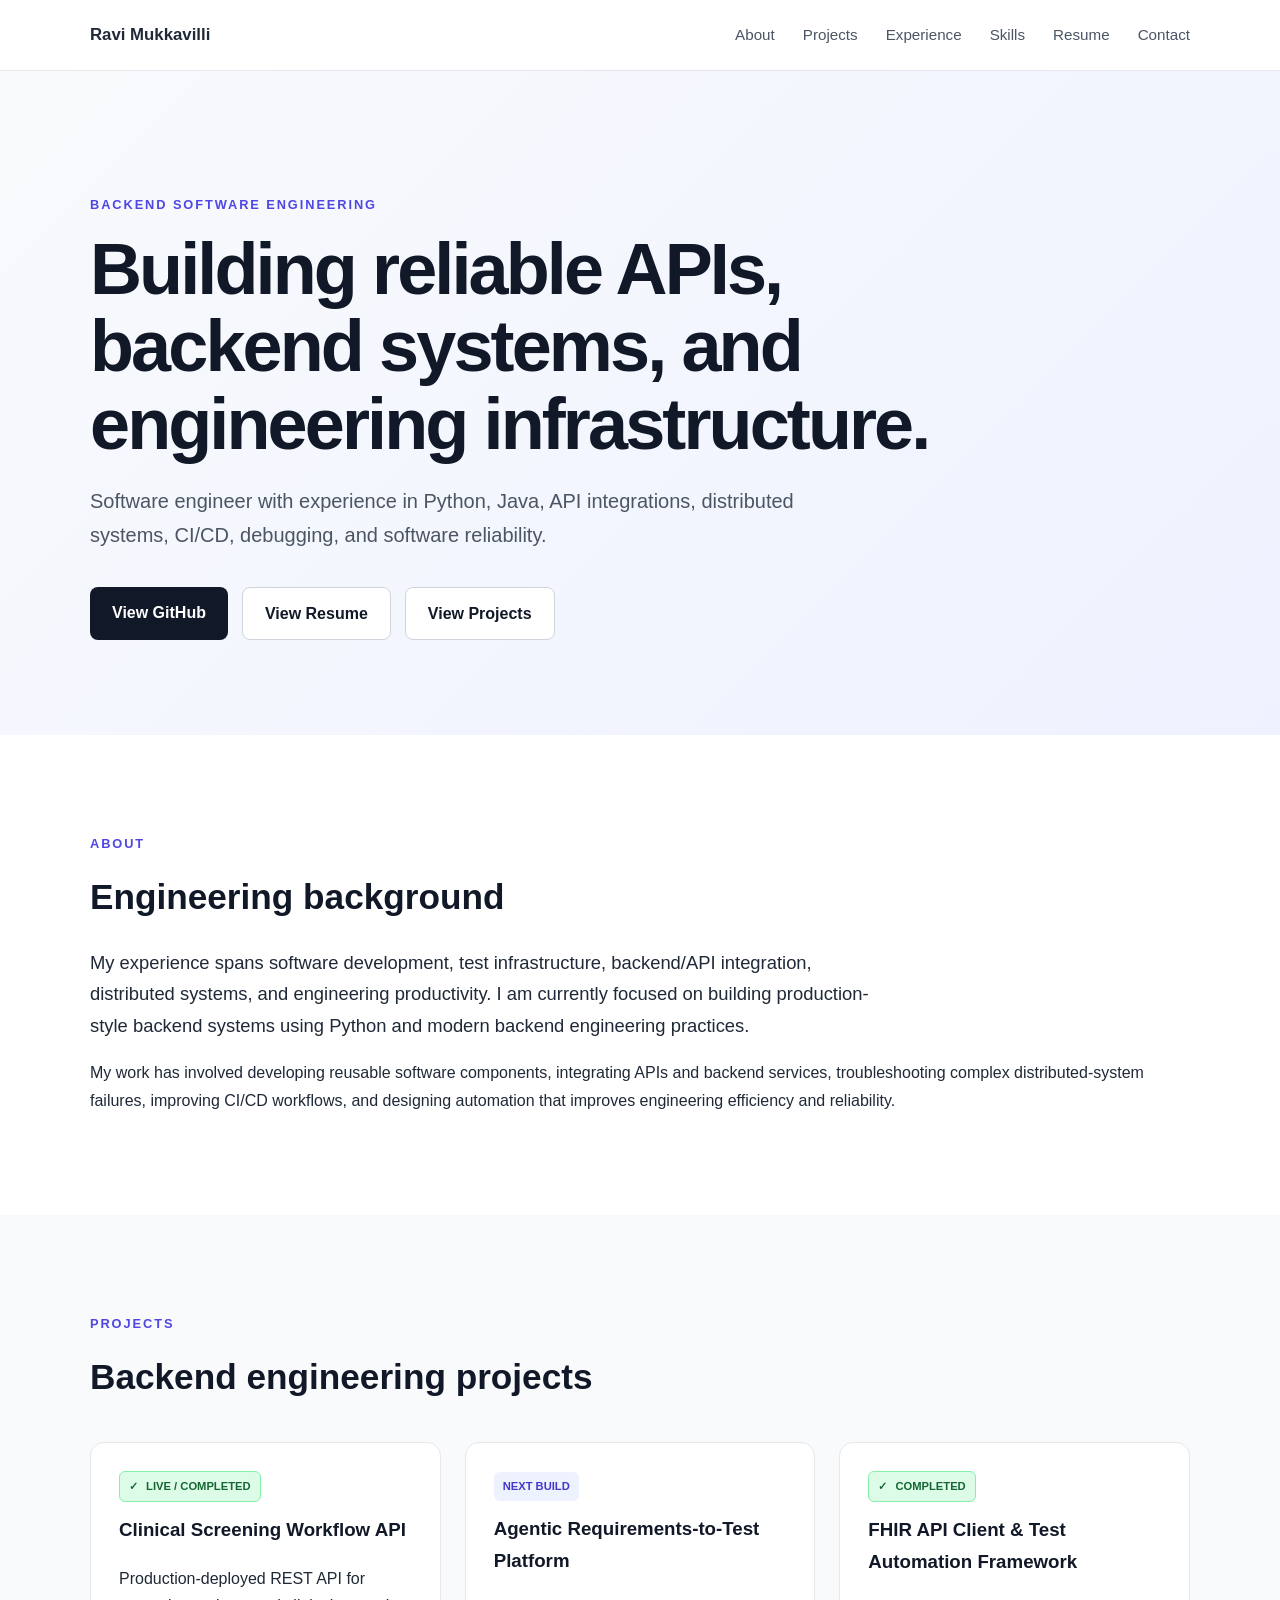
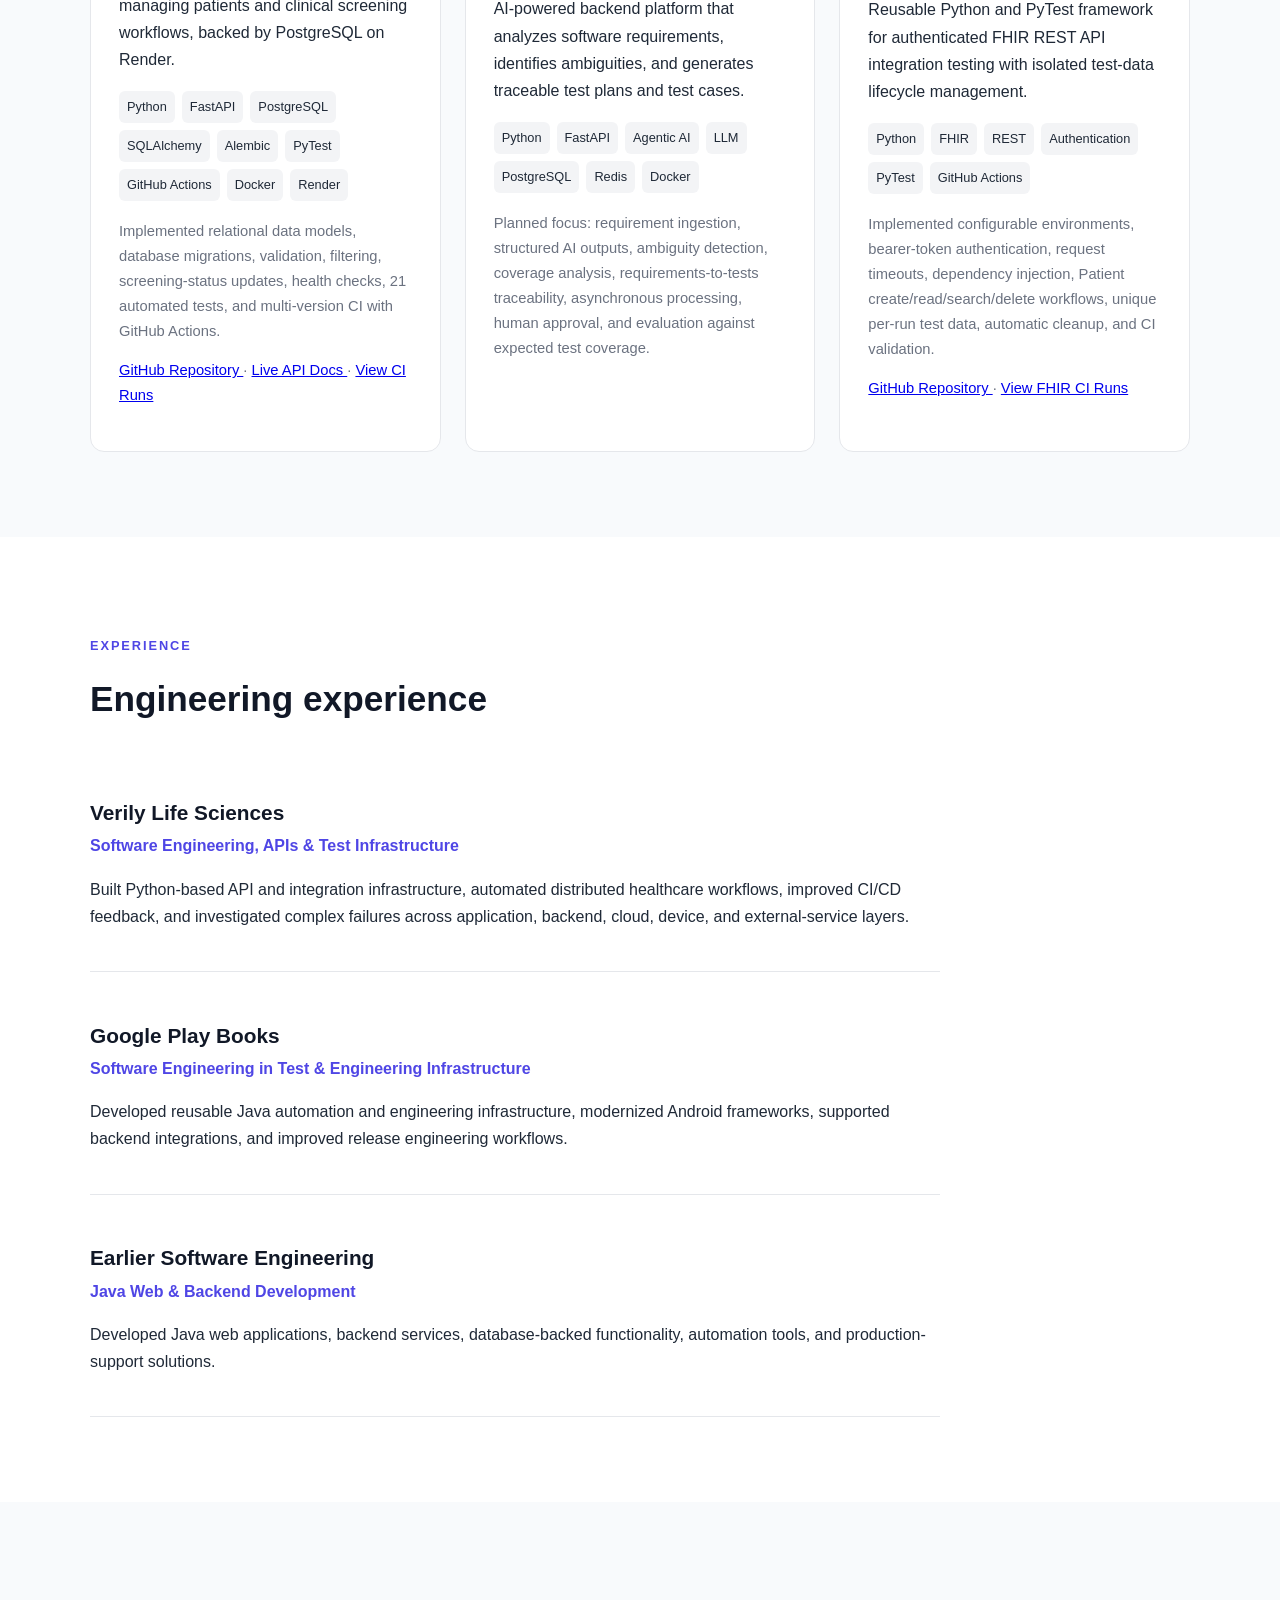
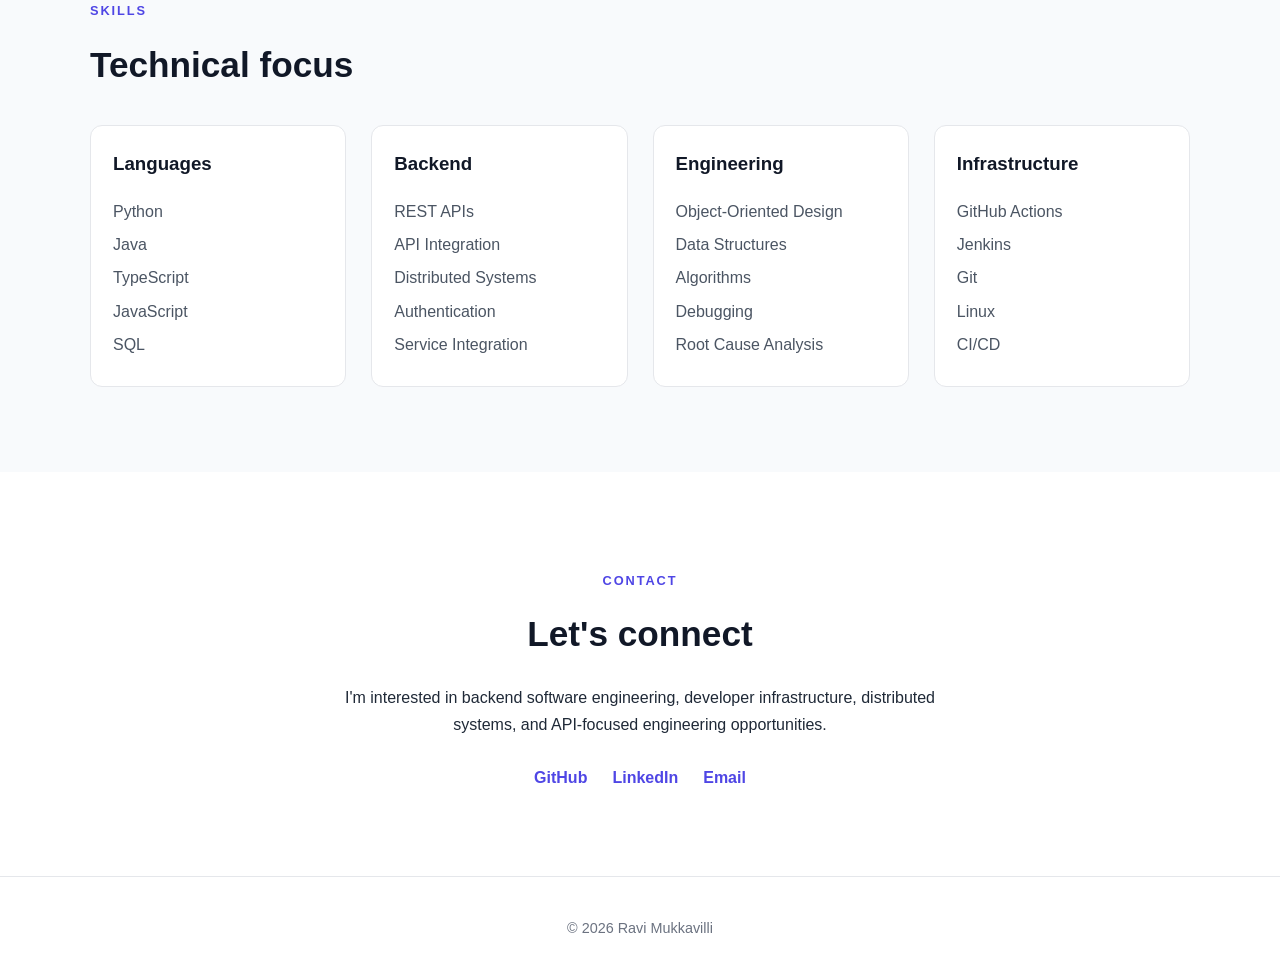
==== index.html @ c64fb968 "style guide" ====
<!DOCTYPE html>
<html lang="en">
<head>
    <meta charset="UTF-8">
    <meta name="viewport" content="width=device-width, initial-scale=1.0">

    <title>Ravi Mukkavilli | Backend Software Engineer</title>

    <meta
        name="description"
        content="Backend Software Engineer portfolio focused on Python, Java, APIs, distributed systems, databases, reliability, and cloud engineering."
    >

    <link rel="stylesheet" href="styles.css">
</head>

<body>

    <!-- Navigation -->
    <nav class="navbar">
        <div class="container nav-content">
            <div class="logo">Ravi Mukkavilli</div>

            <div class="nav-links">
                <a href="#about">About</a>
                <a href="#projects">Projects</a>
                <a href="#experience">Experience</a>
                <a href="#skills">Skills</a>
                <a href="Resume.html">Resume</a>
                <a href="#contact">Contact</a>
            </div>
        </div>
    </nav>


    <!-- Hero -->
    <header class="hero">
        <div class="container">

            <p class="eyebrow">BACKEND SOFTWARE ENGINEERING</p>

            <h1>
                Building reliable APIs,
                backend systems,
                and engineering infrastructure.
            </h1>

            <p class="hero-text">
                Software engineer with experience in Python, Java,
                API integrations, distributed systems, CI/CD,
                debugging, and software reliability.
            </p>

            <div class="hero-buttons">

                <a
                    class="button primary"
                    href="https://github.com/rmukkavilli"
                    target="_blank"
                    rel="noopener noreferrer"
                >
                    View GitHub
                </a>

                <a class="button secondary"
                        href="Resume.html">
                        View Resume
                </a>

                <a
                    class="button secondary"
                    href="#projects"
                >
                    View Projects
                </a>

            </div>

        </div>
    </header>


    <main>

        <!-- About -->
        <section id="about" class="section">
            <div class="container">

                <p class="section-label">ABOUT</p>
                <h2>Engineering background</h2>

                <p class="section-intro">
                    My experience spans software development,
                    test infrastructure, backend/API integration,
                    distributed systems, and engineering productivity.
                    I am currently focused on building production-style
                    backend systems using Python and modern backend
                    engineering practices.
                </p>

                <p>
                    My work has involved developing reusable software
                    components, integrating APIs and backend services,
                    troubleshooting complex distributed-system failures,
                    improving CI/CD workflows, and designing automation
                    that improves engineering efficiency and reliability.
                </p>

            </div>
        </section>


        <!-- Projects -->
        <section id="projects" class="section alternate">
            <div class="container">

                <p class="section-label">PROJECTS</p>
                <h2>Backend engineering projects</h2>

                <div class="project-grid">

                    <article class="project-card">

                        <div class="project-status completed">
                            LIVE / COMPLETED
                        </div>

                        <h3>Clinical Screening Workflow API</h3>

                        <p>
                            Production-deployed REST API for managing
                            patients and clinical screening workflows,
                            backed by PostgreSQL on Render.
                        </p>

                        <div class="tags">
                            <span>Python</span>
                            <span>FastAPI</span>
                            <span>PostgreSQL</span>
                            <span>SQLAlchemy</span>
                            <span>Alembic</span>
                            <span>PyTest</span>
                            <span>GitHub Actions</span>
                            <span>Docker</span>
                            <span>Render</span>
                        </div>

                        <p class="project-goal">
                           Implemented relational data models, database
                           migrations, validation, filtering, screening-status
                           updates, health checks, 21 automated tests, and
                           multi-version CI with GitHub Actions.
                        </p>

                        <p class="project-goal">
                            <a
                                href="https://github.com/rmukkavilli/clinical-screening-api"
                                target="_blank"
                                rel="noopener noreferrer"
                            >
                                GitHub Repository
                            </a>
                            &middot;
                            <a
                                href="https://backend-project-api-cswq.onrender.com/docs"
                                target="_blank"
                                rel="noopener noreferrer"
                            >
                                Live API Docs
                            </a>
                            &middot;
                            <a
                                href="https://github.com/rmukkavilli/clinical-screening-api/actions"
                                target="_blank"
                                rel="noopener noreferrer"
                            >
                                View CI Runs
                            </a>
                        </p>

                    </article>


                    <article class="project-card">

                        <div class="project-status">
                            NEXT BUILD
                        </div>

                        <h3>Agentic Requirements-to-Test Platform</h3>

                        <p>
                            AI-powered backend platform that analyzes software
                            requirements, identifies ambiguities, and generates
                            traceable test plans and test cases.
                        </p>

                        <div class="tags">
                            <span>Python</span>
                            <span>FastAPI</span>
                            <span>Agentic AI</span>
                            <span>LLM</span>
                            <span>PostgreSQL</span>
                            <span>Redis</span>
                            <span>Docker</span>
                        </div>

                        <p class="project-goal">
                            Planned focus: requirement ingestion, structured AI
                            outputs, ambiguity detection, coverage analysis,
                            requirements-to-tests traceability, asynchronous
                            processing, human approval, and evaluation against
                            expected test coverage.
                        </p>

                    </article>


                    <article class="project-card">

                      <div class="project-status completed">
                         COMPLETED
                      </div>

                        <h3>FHIR API Client &amp; Test Automation Framework</h3>

                        <p>
                            Reusable Python and PyTest framework for authenticated
                            FHIR REST API integration testing with isolated
                            test-data lifecycle management.
                        </p>

                        <div class="tags">
                            <span>Python</span>
                            <span>FHIR</span>
                            <span>REST</span>
                            <span>Authentication</span>
                            <span>PyTest</span>
                            <span>GitHub Actions</span>
                        </div>

                        <p class="project-goal">
                            Implemented configurable environments, bearer-token
                            authentication, request timeouts, dependency injection,
                            Patient create/read/search/delete workflows, unique
                            per-run test data, automatic cleanup, and CI validation.
                        </p>

                        <p class="project-goal">
                            <a
                                href="https://github.com/rmukkavilli/rmukkavilli/tree/main/pytest-fhir"
                                target="_blank"
                                rel="noopener noreferrer"
                            >
                                GitHub Repository
                            </a>

                            &middot;

                            <a
                                href="https://github.com/rmukkavilli/rmukkavilli/actions/workflows/workflow.yaml"
                                target="_blank"
                                rel="noopener noreferrer"
                            >
                                View FHIR CI Runs
                            </a>
                        </p>

                    </article>

                </div>

            </div>
        </section>


        <!-- Experience -->
        <section id="experience" class="section">
            <div class="container">

                <p class="section-label">EXPERIENCE</p>
                <h2>Engineering experience</h2>

                <div class="experience-item">

                    <h3>Verily Life Sciences</h3>
                    <p class="role">
                        Software Engineering, APIs & Test Infrastructure
                    </p>

                    <p>
                        Built Python-based API and integration
                        infrastructure, automated distributed healthcare
                        workflows, improved CI/CD feedback, and
                        investigated complex failures across application,
                        backend, cloud, device, and external-service layers.
                    </p>

                </div>


                <div class="experience-item">

                    <h3>Google Play Books</h3>
                    <p class="role">
                        Software Engineering in Test & Engineering Infrastructure
                    </p>

                    <p>
                        Developed reusable Java automation and engineering
                        infrastructure, modernized Android frameworks,
                        supported backend integrations, and improved
                        release engineering workflows.
                    </p>

                </div>


                <div class="experience-item">

                    <h3>Earlier Software Engineering</h3>
                    <p class="role">
                        Java Web & Backend Development
                    </p>

                    <p>
                        Developed Java web applications, backend services,
                        database-backed functionality, automation tools,
                        and production-support solutions.
                    </p>

                </div>

            </div>
        </section>


        <!-- Skills -->
        <section id="skills" class="section alternate">
            <div class="container">

                <p class="section-label">SKILLS</p>
                <h2>Technical focus</h2>

                <div class="skills-grid">

                    <div class="skill-group">
                        <h3>Languages</h3>
                        <p>Python</p>
                        <p>Java</p>
                        <p>TypeScript</p>
                        <p>JavaScript</p>
                        <p>SQL</p>
                    </div>

                    <div class="skill-group">
                        <h3>Backend</h3>
                        <p>REST APIs</p>
                        <p>API Integration</p>
                        <p>Distributed Systems</p>
                        <p>Authentication</p>
                        <p>Service Integration</p>
                    </div>

                    <div class="skill-group">
                        <h3>Engineering</h3>
                        <p>Object-Oriented Design</p>
                        <p>Data Structures</p>
                        <p>Algorithms</p>
                        <p>Debugging</p>
                        <p>Root Cause Analysis</p>
                    </div>

                    <div class="skill-group">
                        <h3>Infrastructure</h3>
                        <p>GitHub Actions</p>
                        <p>Jenkins</p>
                        <p>Git</p>
                        <p>Linux</p>
                        <p>CI/CD</p>
                    </div>

                </div>

            </div>
        </section>


        <!-- Contact -->
        <section id="contact" class="section contact-section">
            <div class="container">

                <p class="section-label">CONTACT</p>

                <h2>Let's connect</h2>

                <p>
                    I'm interested in backend software engineering,
                    developer infrastructure, distributed systems,
                    and API-focused engineering opportunities.
                </p>

                <div class="contact-links">

                    <a
                        href="https://github.com/rmukkavilli"
                        target="_blank"
                        rel="noopener noreferrer"
                    >
                        GitHub
                    </a>

                    <!-- Replace this with your LinkedIn URL -->
                    <a
                        href="https://www.linkedin.com/in/ravi-ramesh-mukkavilli-1392806a/"
                        target="_blank"
                        rel="noopener noreferrer"
                    >
                        LinkedIn
                    </a>

                    <!-- Replace this with your email -->
                    <a href="mailto:ravirameshm@gmail.com">Email</a>

                </div>

            </div>
        </section>

    </main>


    <footer>
        <div class="container">
            <p>
                © 2026 Ravi Mukkavilli
            </p>
        </div>
    </footer>

</body>
</html>
---- styles.css ----
/* ---------- Base ---------- */

* {
    box-sizing: border-box;
}

html {
    scroll-behavior: smooth;
}

body {
    margin: 0;
    font-family:
        Inter,
        -apple-system,
        BlinkMacSystemFont,
        "Segoe UI",
        sans-serif;

    background: #ffffff;
    color: #1f2937;
    line-height: 1.7;
}

.container {
    width: min(1100px, 90%);
    margin: 0 auto;
}


/* ---------- Navigation ---------- */

.navbar {
    background: #ffffff;
    border-bottom: 1px solid #e5e7eb;
    position: sticky;
    top: 0;
    z-index: 10;
}

.nav-content {
    display: flex;
    justify-content: space-between;
    align-items: center;
    min-height: 70px;
}

.logo {
    font-weight: 700;
    font-size: 1.05rem;
}

.nav-links {
    display: flex;
    gap: 28px;
}

.nav-links a {
    text-decoration: none;
    color: #4b5563;
    font-size: 0.95rem;
}

.nav-links a:hover {
    color: #111827;
}


/* ---------- Hero ---------- */

.hero {
    padding: 110px 0 95px;
    background:
        linear-gradient(
            135deg,
            #f8fafc 0%,
            #eef2ff 100%
        );
}

.eyebrow,
.section-label {
    font-size: 0.8rem;
    font-weight: 700;
    letter-spacing: 0.15em;
    text-transform: uppercase;
    color: #4f46e5;
}

.hero h1 {
    max-width: 850px;
    margin: 15px 0 20px;
    font-size: clamp(2.5rem, 6vw, 4.5rem);
    line-height: 1.08;
    letter-spacing: -0.04em;
    color: #111827;
}

.hero-text {
    max-width: 720px;
    font-size: 1.25rem;
    color: #4b5563;
}

.hero-buttons {
    display: flex;
    gap: 14px;
    margin-top: 35px;
}

.button {
    display: inline-block;
    padding: 12px 22px;
    border-radius: 8px;
    text-decoration: none;
    font-weight: 600;
}

.primary {
    background: #111827;
    color: #ffffff;
}

.secondary {
    border: 1px solid #d1d5db;
    color: #111827;
    background: #ffffff;
}


/* ---------- Sections ---------- */

.section {
    padding: 85px 0;
}

.alternate {
    background: #f8fafc;
}

.section h2 {
    margin: 8px 0 20px;
    font-size: 2.2rem;
    color: #111827;
}

.section-intro {
    max-width: 800px;
    font-size: 1.15rem;
}


/* ---------- Projects ---------- */

.project-grid {
    display: grid;
    grid-template-columns: repeat(3, 1fr);
    gap: 24px;
    margin-top: 35px;
}

.project-card {
    background: #ffffff;
    border: 1px solid #e5e7eb;
    border-radius: 14px;
    padding: 28px;
}

.project-card h3 {
    margin-top: 12px;
    color: #111827;
}

.project-status {
    display: inline-block;
    padding: 5px 9px;
    border-radius: 6px;
    background: #eef2ff;
    color: #4338ca;
    font-size: 0.7rem;
    font-weight: 700;
}

.project-status.completed {
    background: #dcfce7;
    color: #166534;
    border: 1px solid #86efac;
}

.project-status.completed::before {
    content: "✓";
    margin-right: 5px;
    font-weight: 800;
}

.tags {
    display: flex;
    flex-wrap: wrap;
    gap: 7px;
    margin: 18px 0;
}

.tags span {
    background: #f3f4f6;
    border-radius: 6px;
    padding: 5px 8px;
    font-size: 0.8rem;
}

.project-goal {
    color: #6b7280;
    font-size: 0.92rem;
}


/* ---------- Experience ---------- */

.experience-item {
    max-width: 850px;
    padding: 25px 0;
    border-bottom: 1px solid #e5e7eb;
}

.experience-item h3 {
    margin-bottom: 2px;
    font-size: 1.3rem;
    color: #111827;
}

.role {
    margin-top: 0;
    font-weight: 600;
    color: #4f46e5;
}


/* ---------- Skills ---------- */

.skills-grid {
    display: grid;
    grid-template-columns: repeat(4, 1fr);
    gap: 25px;
    margin-top: 30px;
}

.skill-group {
    background: #ffffff;
    border: 1px solid #e5e7eb;
    border-radius: 12px;
    padding: 22px;
}

.skill-group h3 {
    margin-top: 0;
    color: #111827;
}

.skill-group p {
    margin: 6px 0;
    color: #4b5563;
}


/* ---------- Contact ---------- */

.contact-section {
    text-align: center;
}

.contact-section p {
    max-width: 650px;
    margin-left: auto;
    margin-right: auto;
}

.contact-links {
    display: flex;
    justify-content: center;
    gap: 25px;
    margin-top: 25px;
}

.contact-links a {
    color: #4f46e5;
    text-decoration: none;
    font-weight: 600;
}


/* ---------- Footer ---------- */

footer {
    border-top: 1px solid #e5e7eb;
    padding: 25px 0;
    text-align: center;
    color: #6b7280;
    font-size: 0.9rem;
}


/* ---------- Mobile ---------- */

@media (max-width: 850px) {

    .nav-links {
        display: none;
    }

    .project-grid,
    .skills-grid {
        grid-template-columns: 1fr;
    }

    .hero {
        padding: 80px 0 70px;
    }

    .hero-buttons {
        flex-direction: column;
        align-items: flex-start;
    }
}
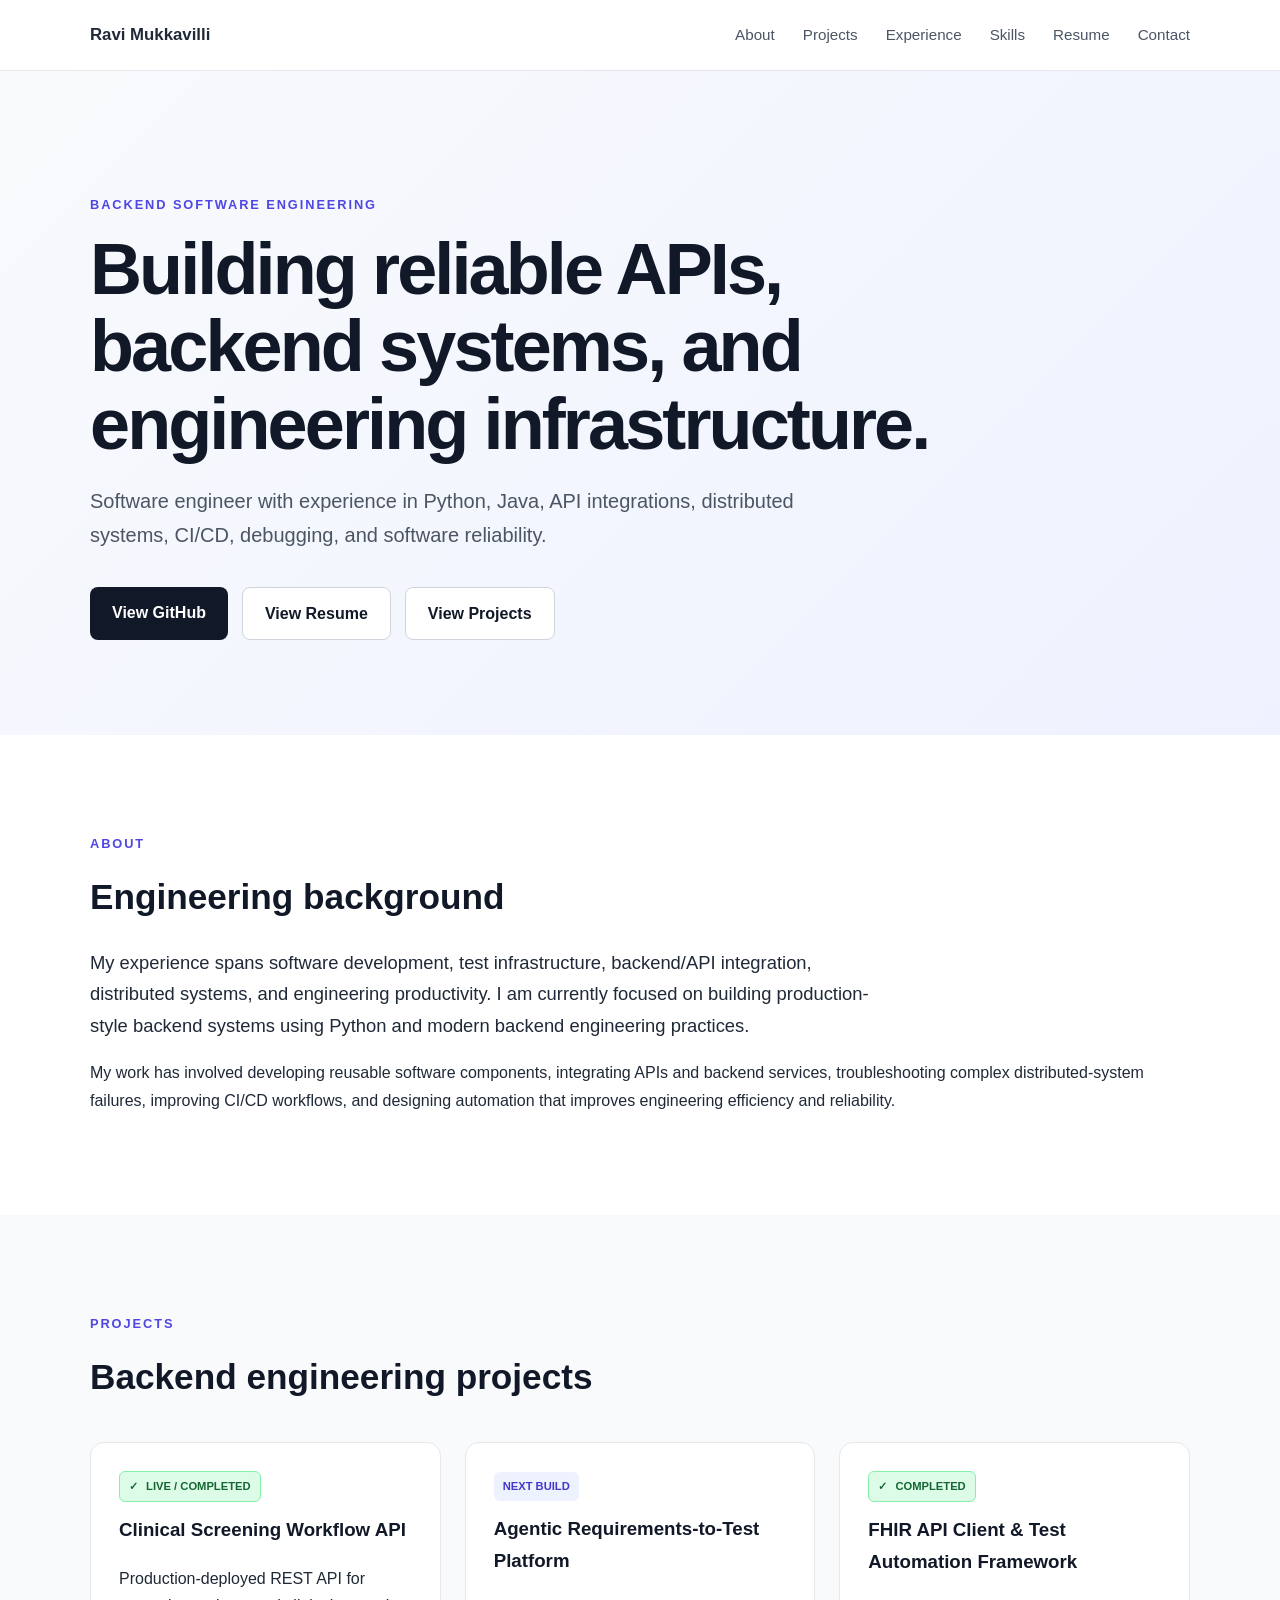
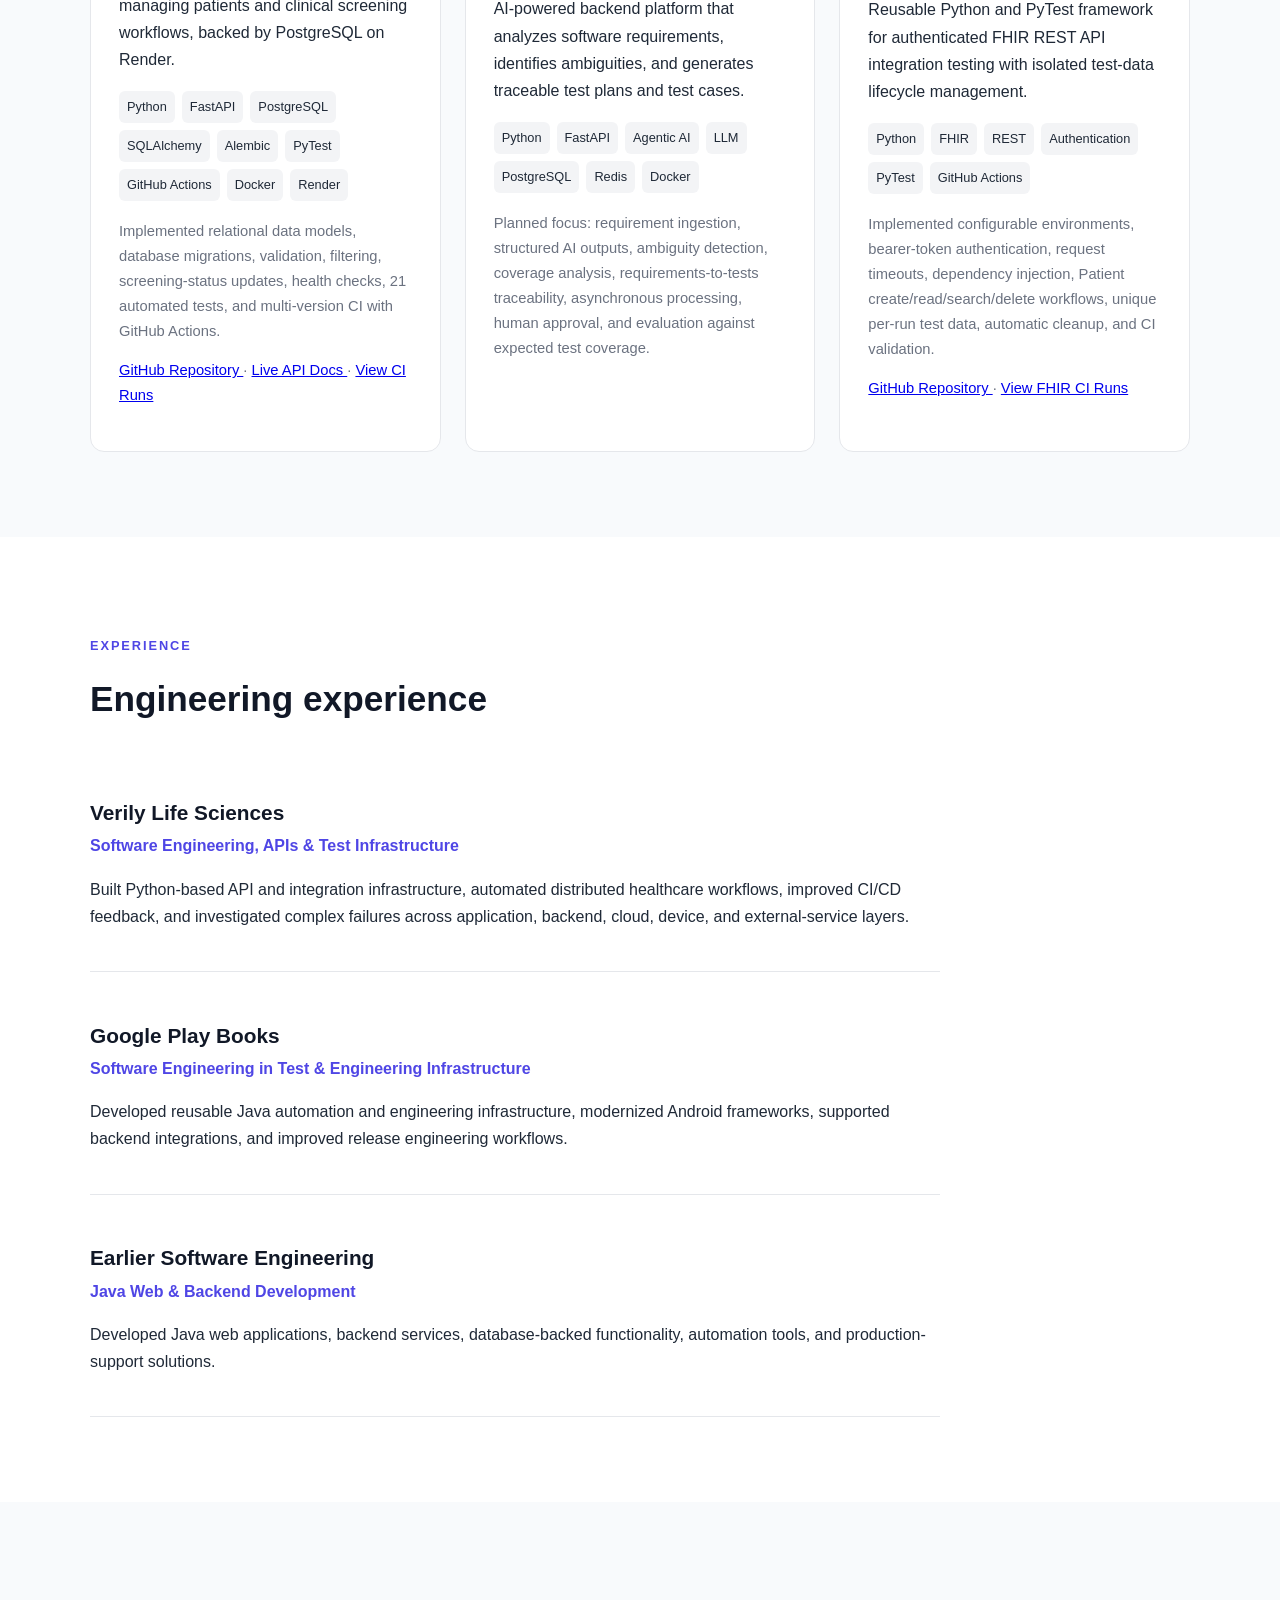
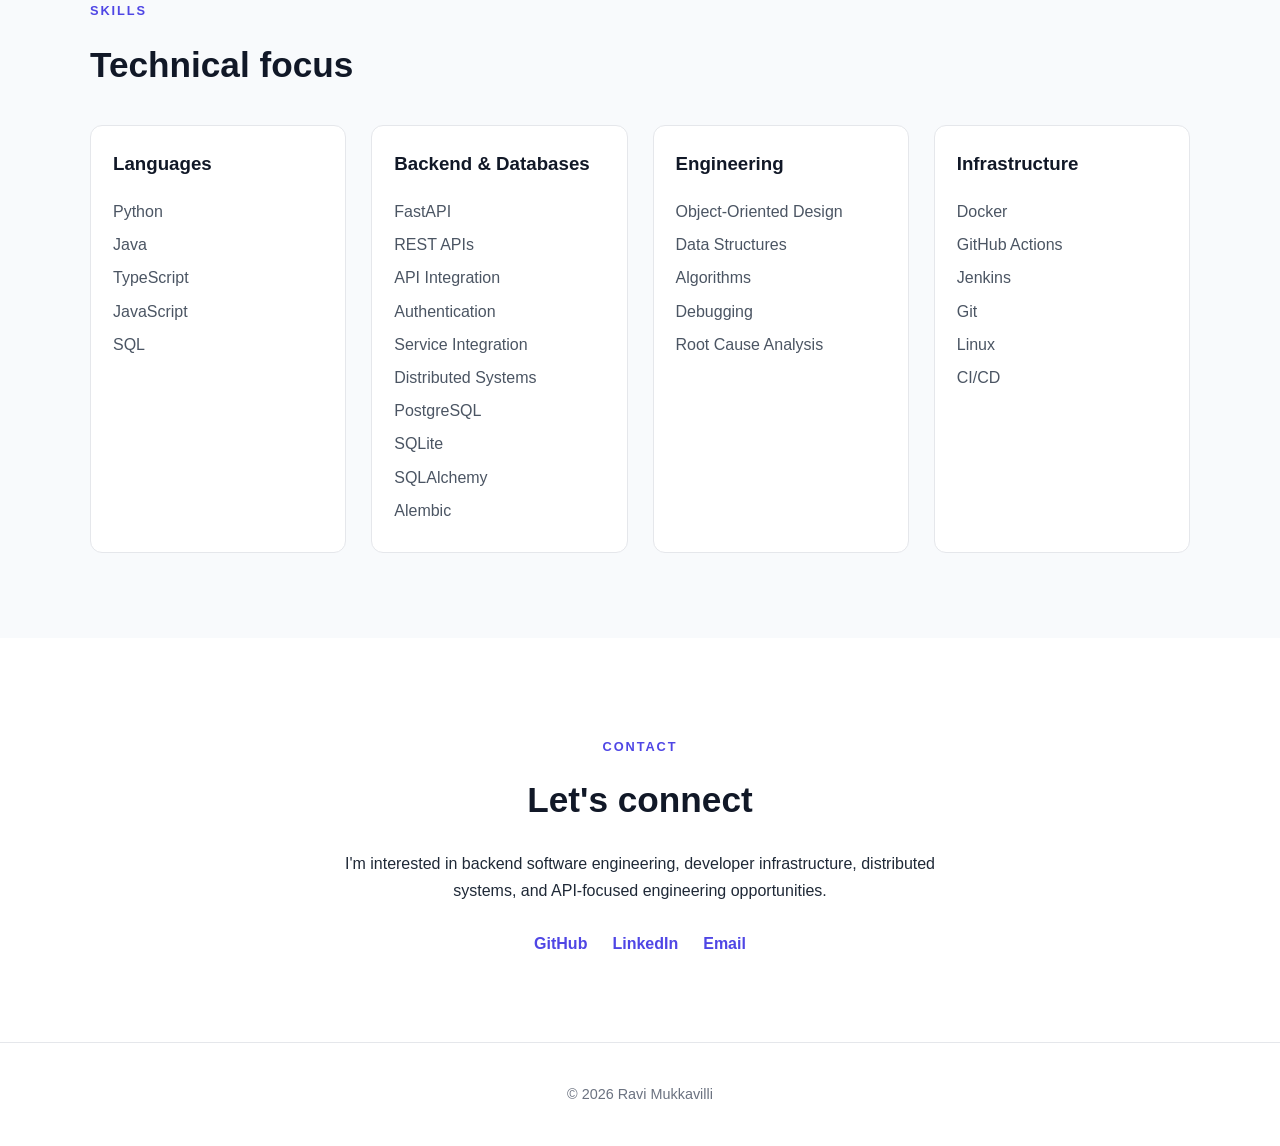
==== commit d0f05882: "fix skills" ====
--- a/index.html
+++ b/index.html
@@ -354,12 +354,18 @@
                     </div>
 
                     <div class="skill-group">
-                        <h3>Backend</h3>
+                        <h3>Backend &amp; Databases</h3>
+
+                        <p>FastAPI</p>
                         <p>REST APIs</p>
                         <p>API Integration</p>
-                        <p>Distributed Systems</p>
                         <p>Authentication</p>
                         <p>Service Integration</p>
+                        <p>Distributed Systems</p>
+                        <p>PostgreSQL</p>
+                        <p>SQLite</p>
+                        <p>SQLAlchemy</p>
+                        <p>Alembic</p>
                     </div>
 
                     <div class="skill-group">
@@ -373,6 +379,8 @@
 
                     <div class="skill-group">
                         <h3>Infrastructure</h3>
+
+                        <p>Docker</p>
                         <p>GitHub Actions</p>
                         <p>Jenkins</p>
                         <p>Git</p>
--- a/styles.css
+++ b/styles.css
@@ -319,4 +319,10 @@
         flex-direction: column;
         align-items: flex-start;
     }
+}
+
+.project-status.completed::before {
+    content: "✓";
+    margin-right: 5px;
+    font-weight: 800;
 }
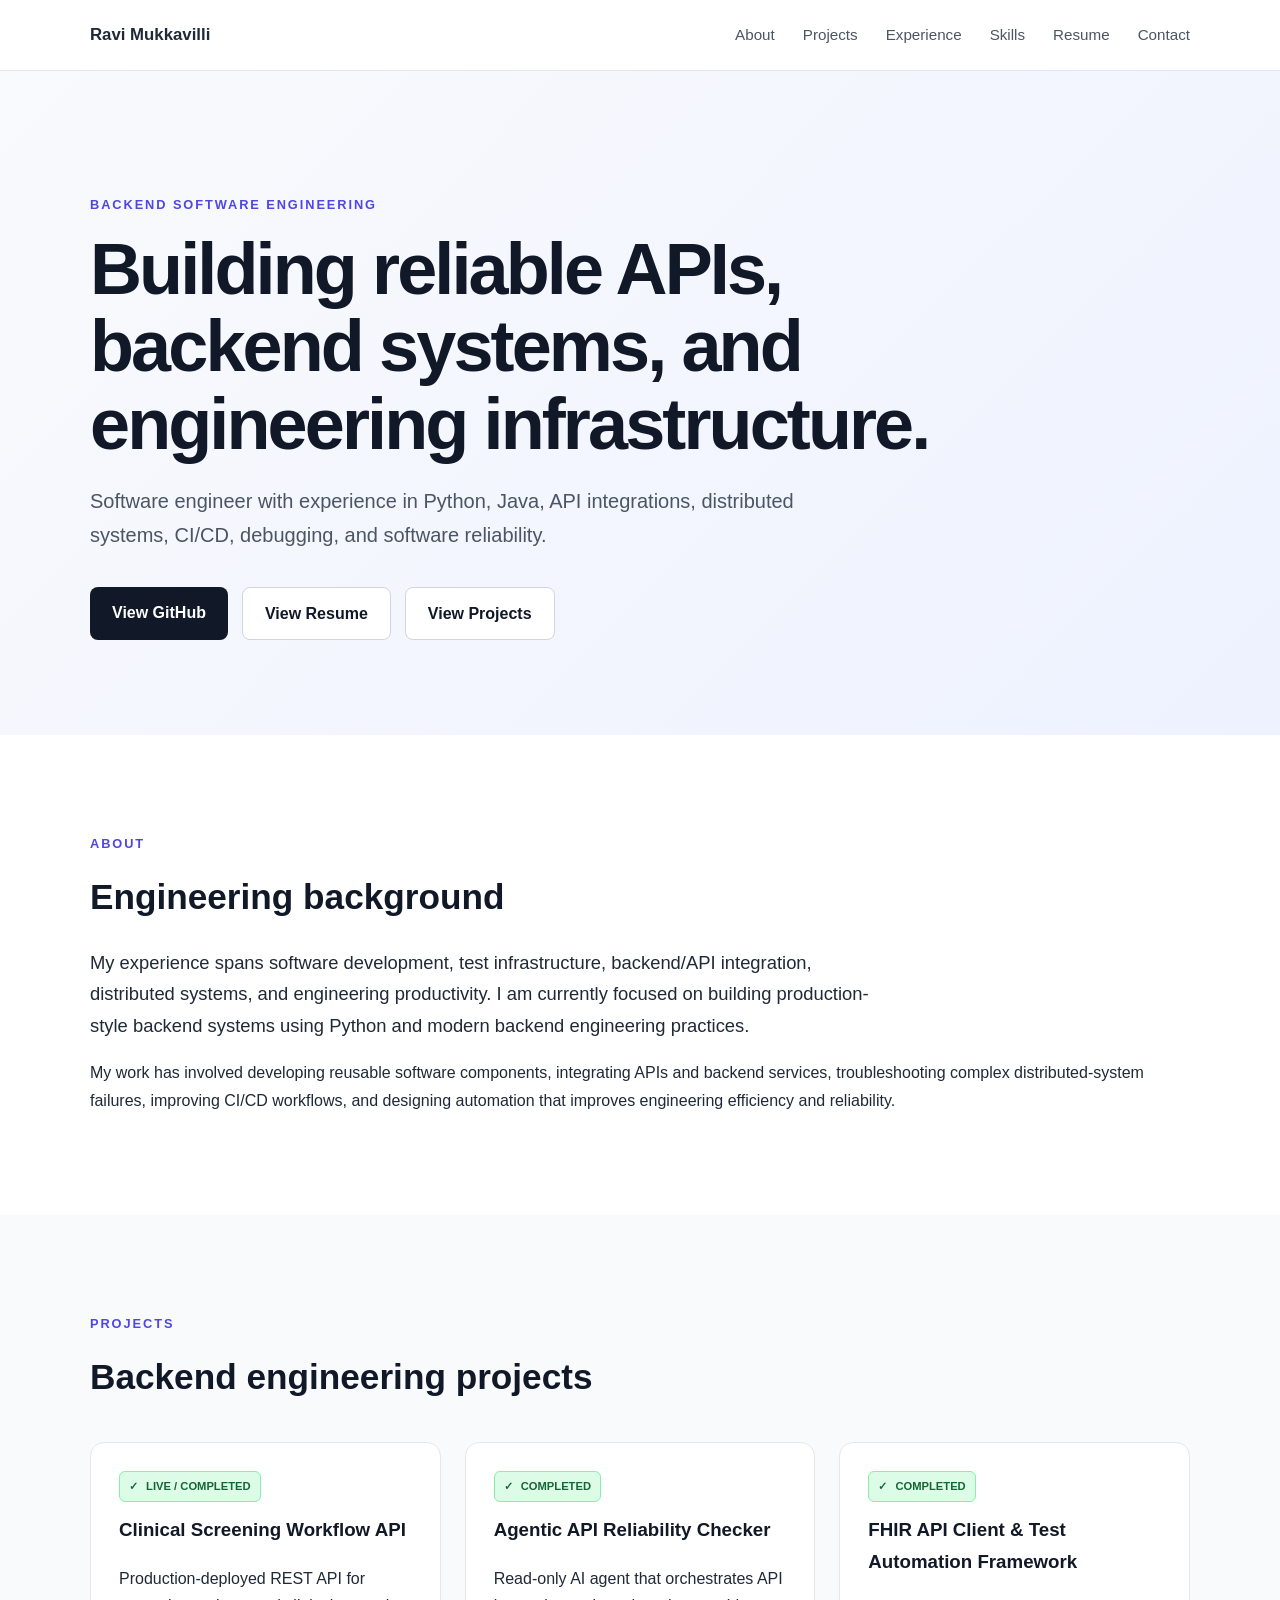
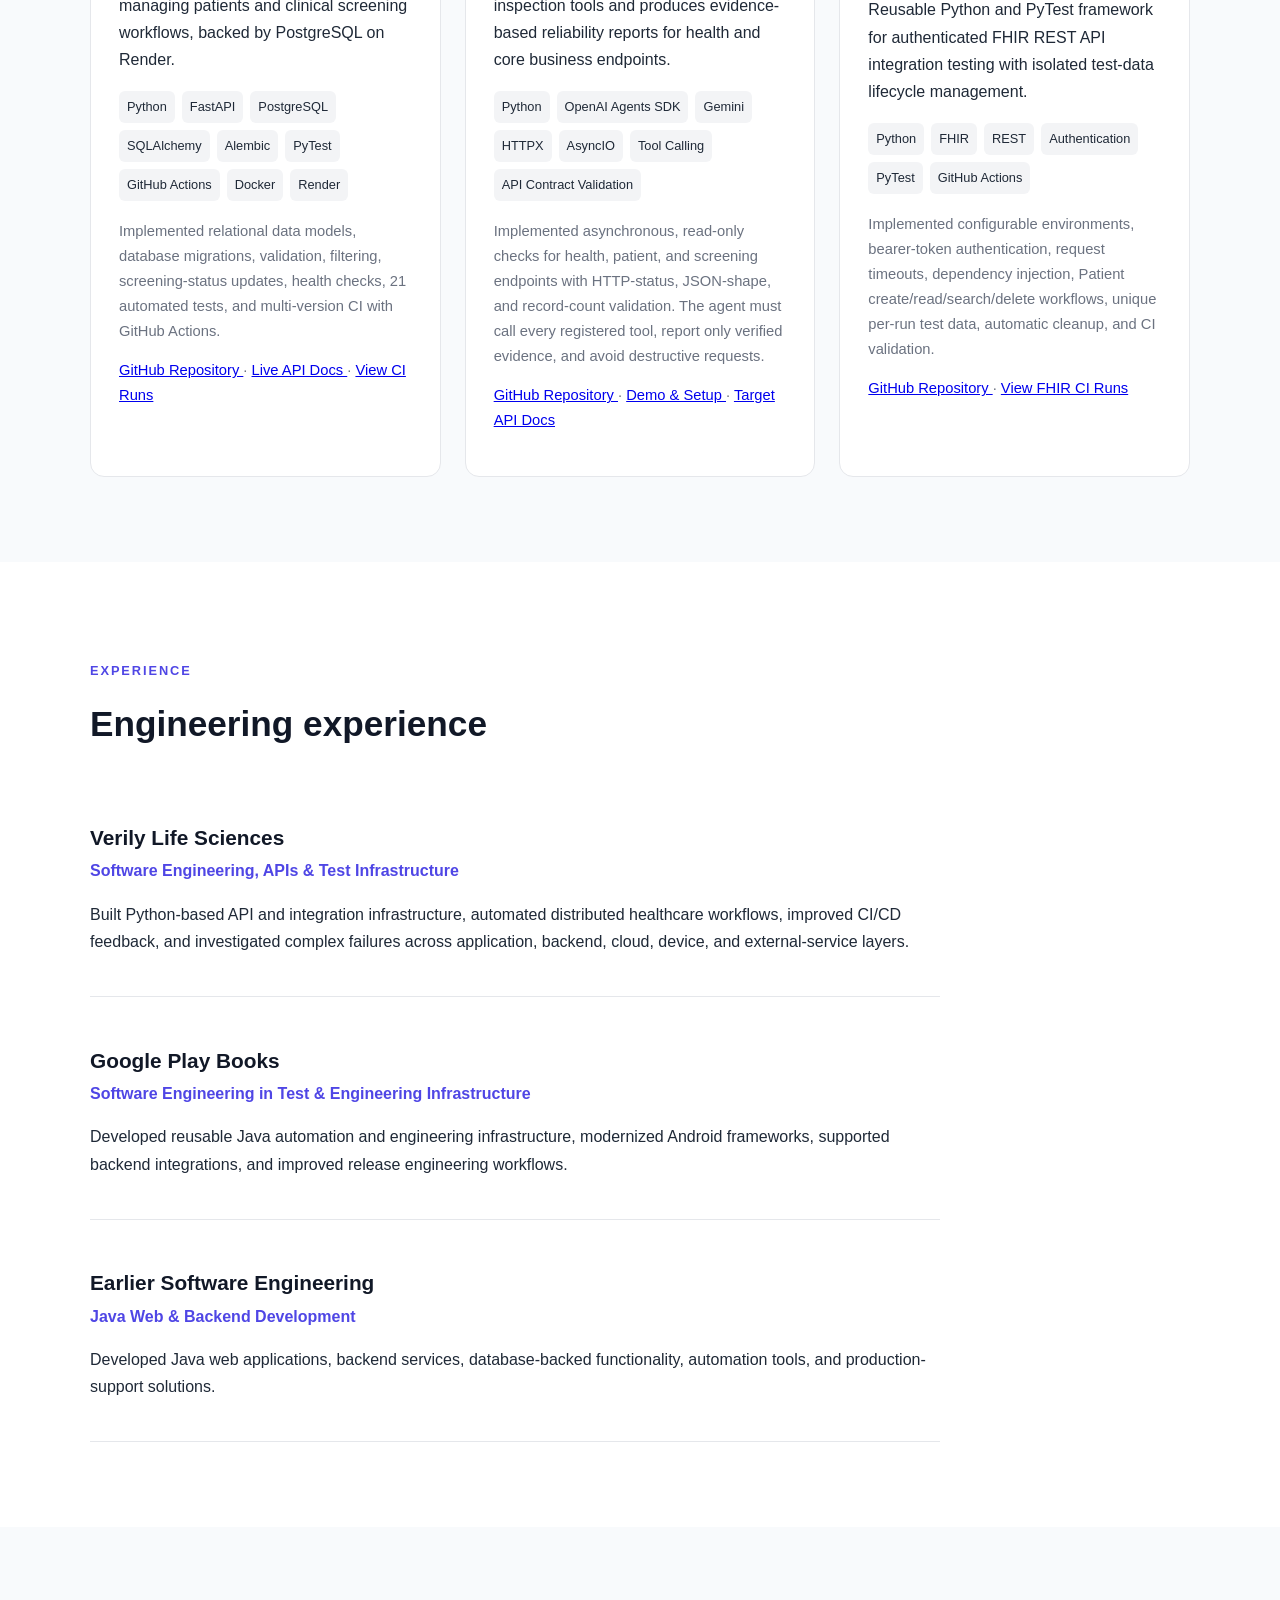
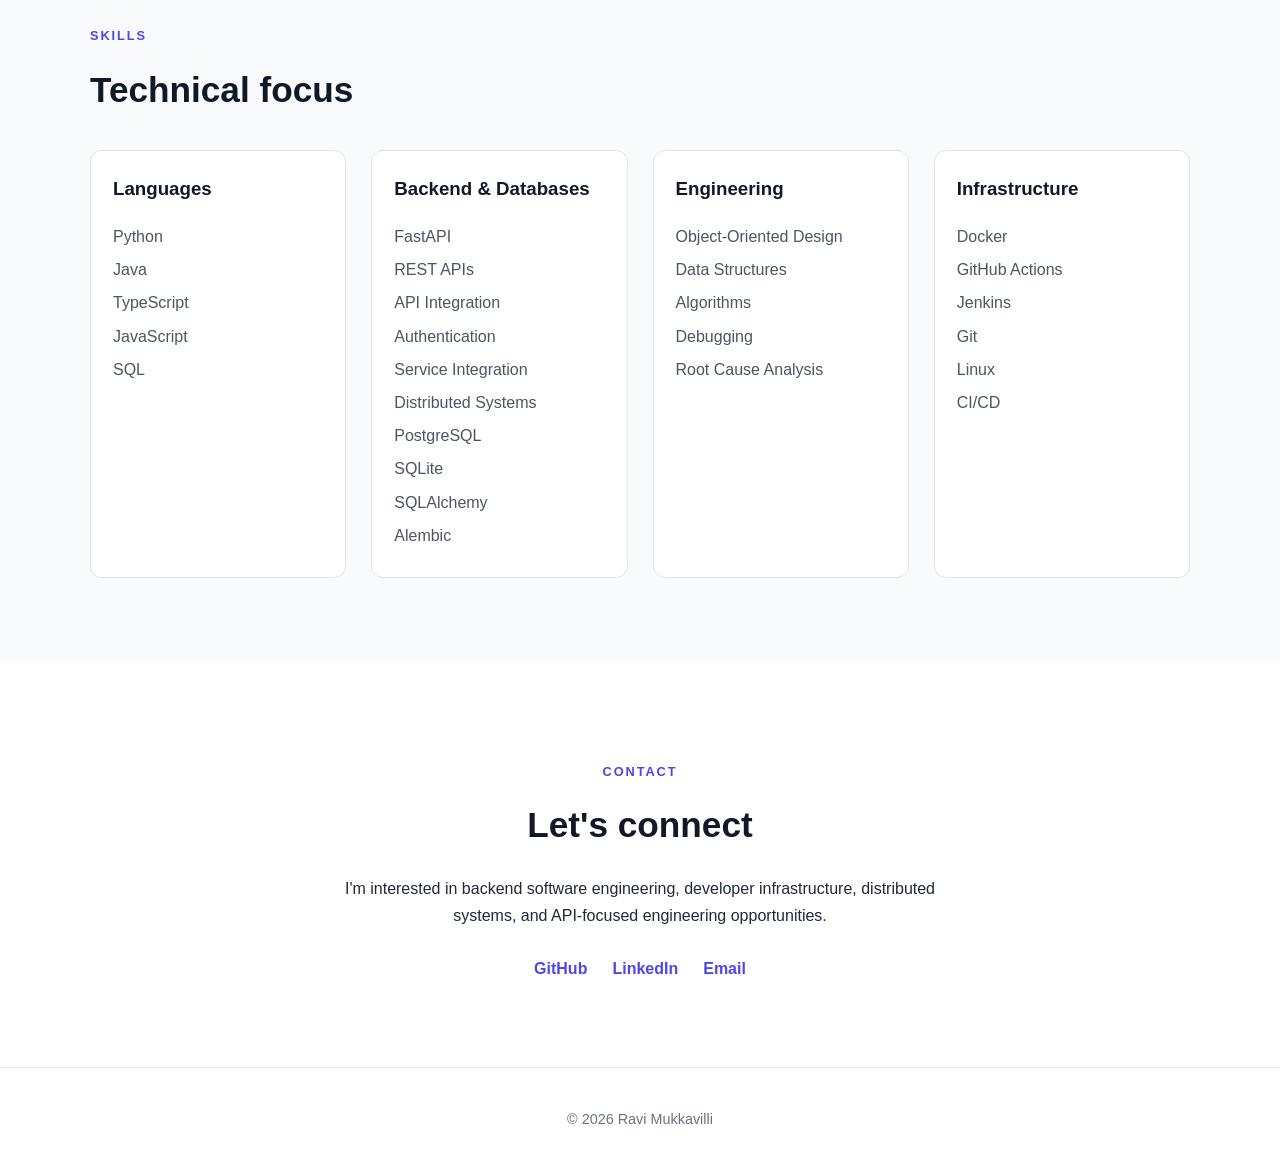
==== commit c51d2a1d: "Add agentic demot" ====
--- a/index.html
+++ b/index.html
@@ -183,34 +183,60 @@
 
                     <article class="project-card">
 
-                        <div class="project-status">
-                            NEXT BUILD
+                        <div class="project-status completed">
+                            COMPLETED
                         </div>
 
-                        <h3>Agentic Requirements-to-Test Platform</h3>
+                        <h3>Agentic API Reliability Checker</h3>
 
                         <p>
-                            AI-powered backend platform that analyzes software
-                            requirements, identifies ambiguities, and generates
-                            traceable test plans and test cases.
+                            Read-only AI agent that orchestrates API inspection
+                            tools and produces evidence-based reliability reports
+                            for health and core business endpoints.
                         </p>
 
                         <div class="tags">
                             <span>Python</span>
-                            <span>FastAPI</span>
-                            <span>Agentic AI</span>
-                            <span>LLM</span>
-                            <span>PostgreSQL</span>
-                            <span>Redis</span>
-                            <span>Docker</span>
+                            <span>OpenAI Agents SDK</span>
+                            <span>Gemini</span>
+                            <span>HTTPX</span>
+                            <span>AsyncIO</span>
+                            <span>Tool Calling</span>
+                            <span>API Contract Validation</span>
                         </div>
 
                         <p class="project-goal">
-                            Planned focus: requirement ingestion, structured AI
-                            outputs, ambiguity detection, coverage analysis,
-                            requirements-to-tests traceability, asynchronous
-                            processing, human approval, and evaluation against
-                            expected test coverage.
+                            Implemented asynchronous, read-only checks for health,
+                            patient, and screening endpoints with HTTP-status,
+                            JSON-shape, and record-count validation. The agent must
+                            call every registered tool, report only verified
+                            evidence, and avoid destructive requests.
+                        </p>
+
+                        <p class="project-goal">
+                            <a
+                                href="https://github.com/rmukkavilli/api-reliability-agent"
+                                target="_blank"
+                                rel="noopener noreferrer"
+                            >
+                                GitHub Repository
+                            </a>
+                            &middot;
+                            <a
+                                href="https://github.com/rmukkavilli/api-reliability-agent#run-the-demo"
+                                target="_blank"
+                                rel="noopener noreferrer"
+                            >
+                                Demo &amp; Setup
+                            </a>
+                            &middot;
+                            <a
+                                href="https://backend-project-api-cswq.onrender.com/docs"
+                                target="_blank"
+                                rel="noopener noreferrer"
+                            >
+                                Target API Docs
+                            </a>
                         </p>
 
                     </article>
@@ -447,4 +473,4 @@
     </footer>
 
 </body>
-</html>+</html>
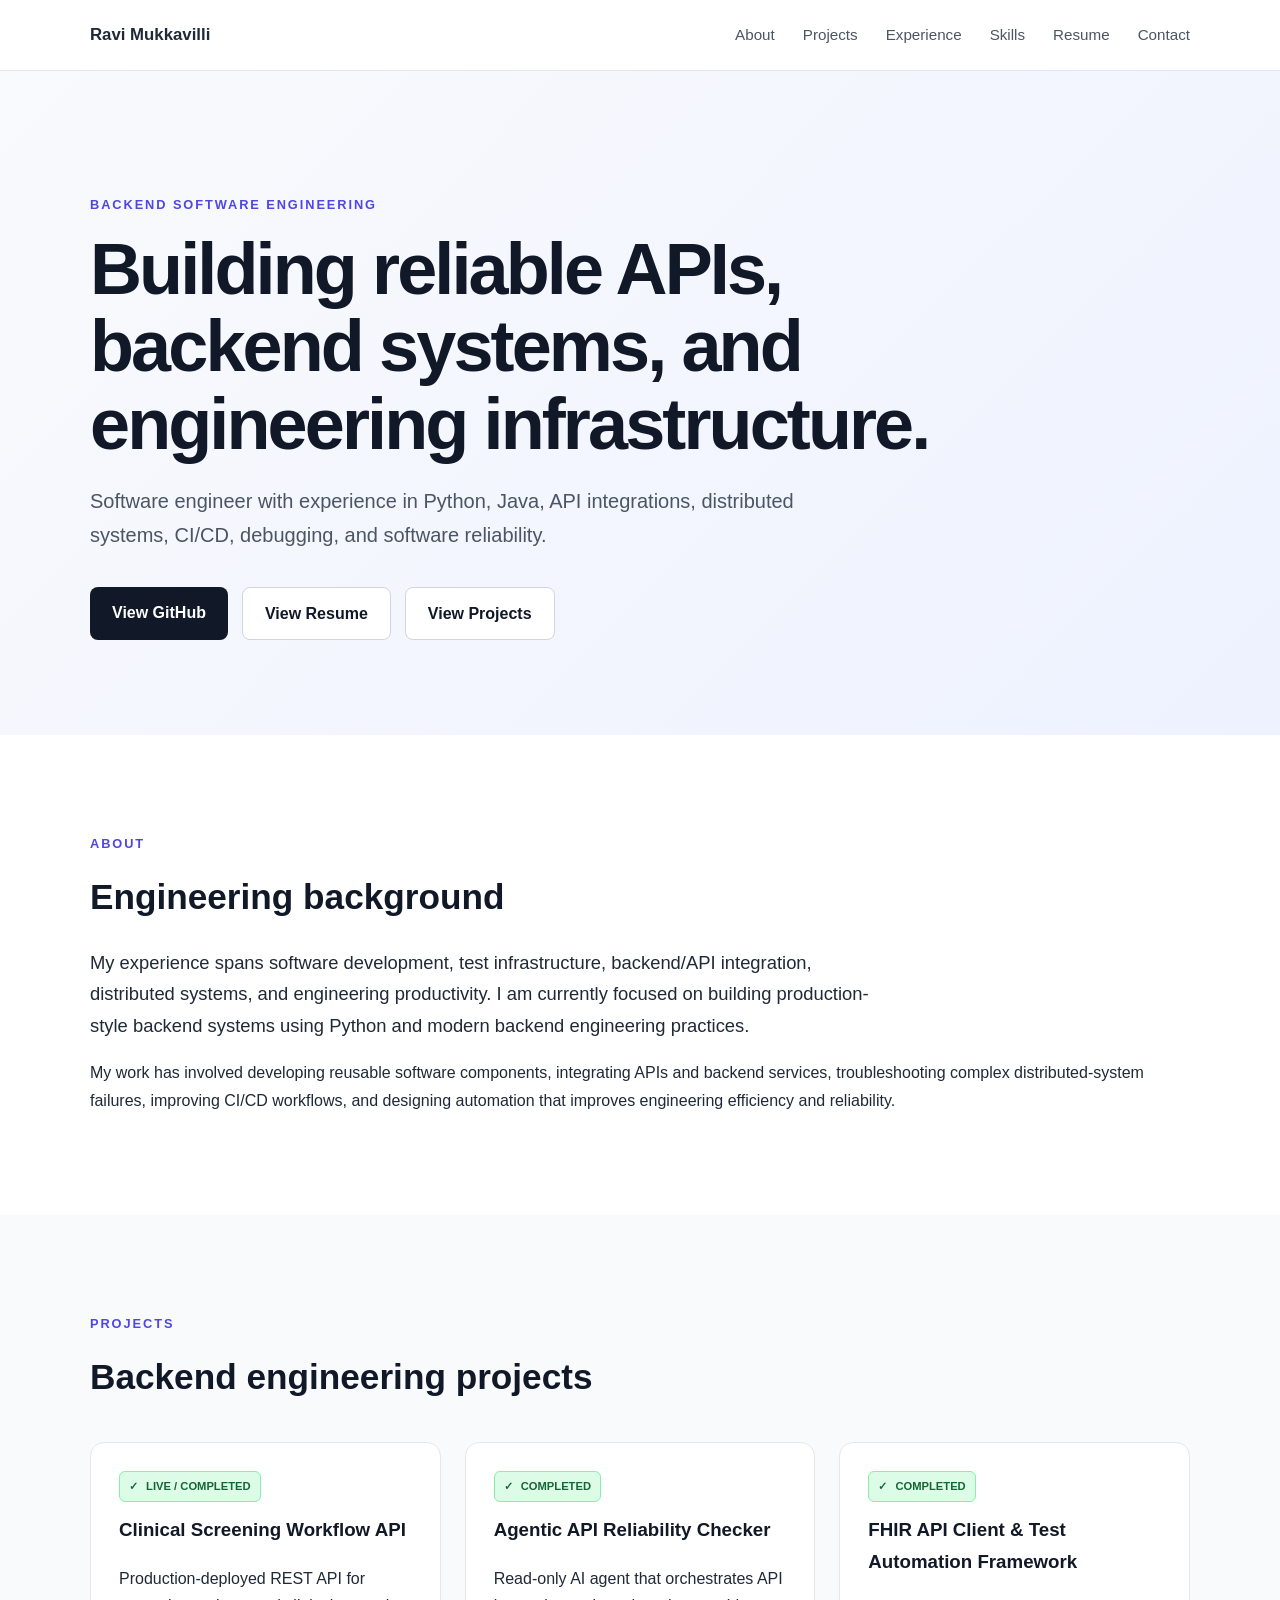
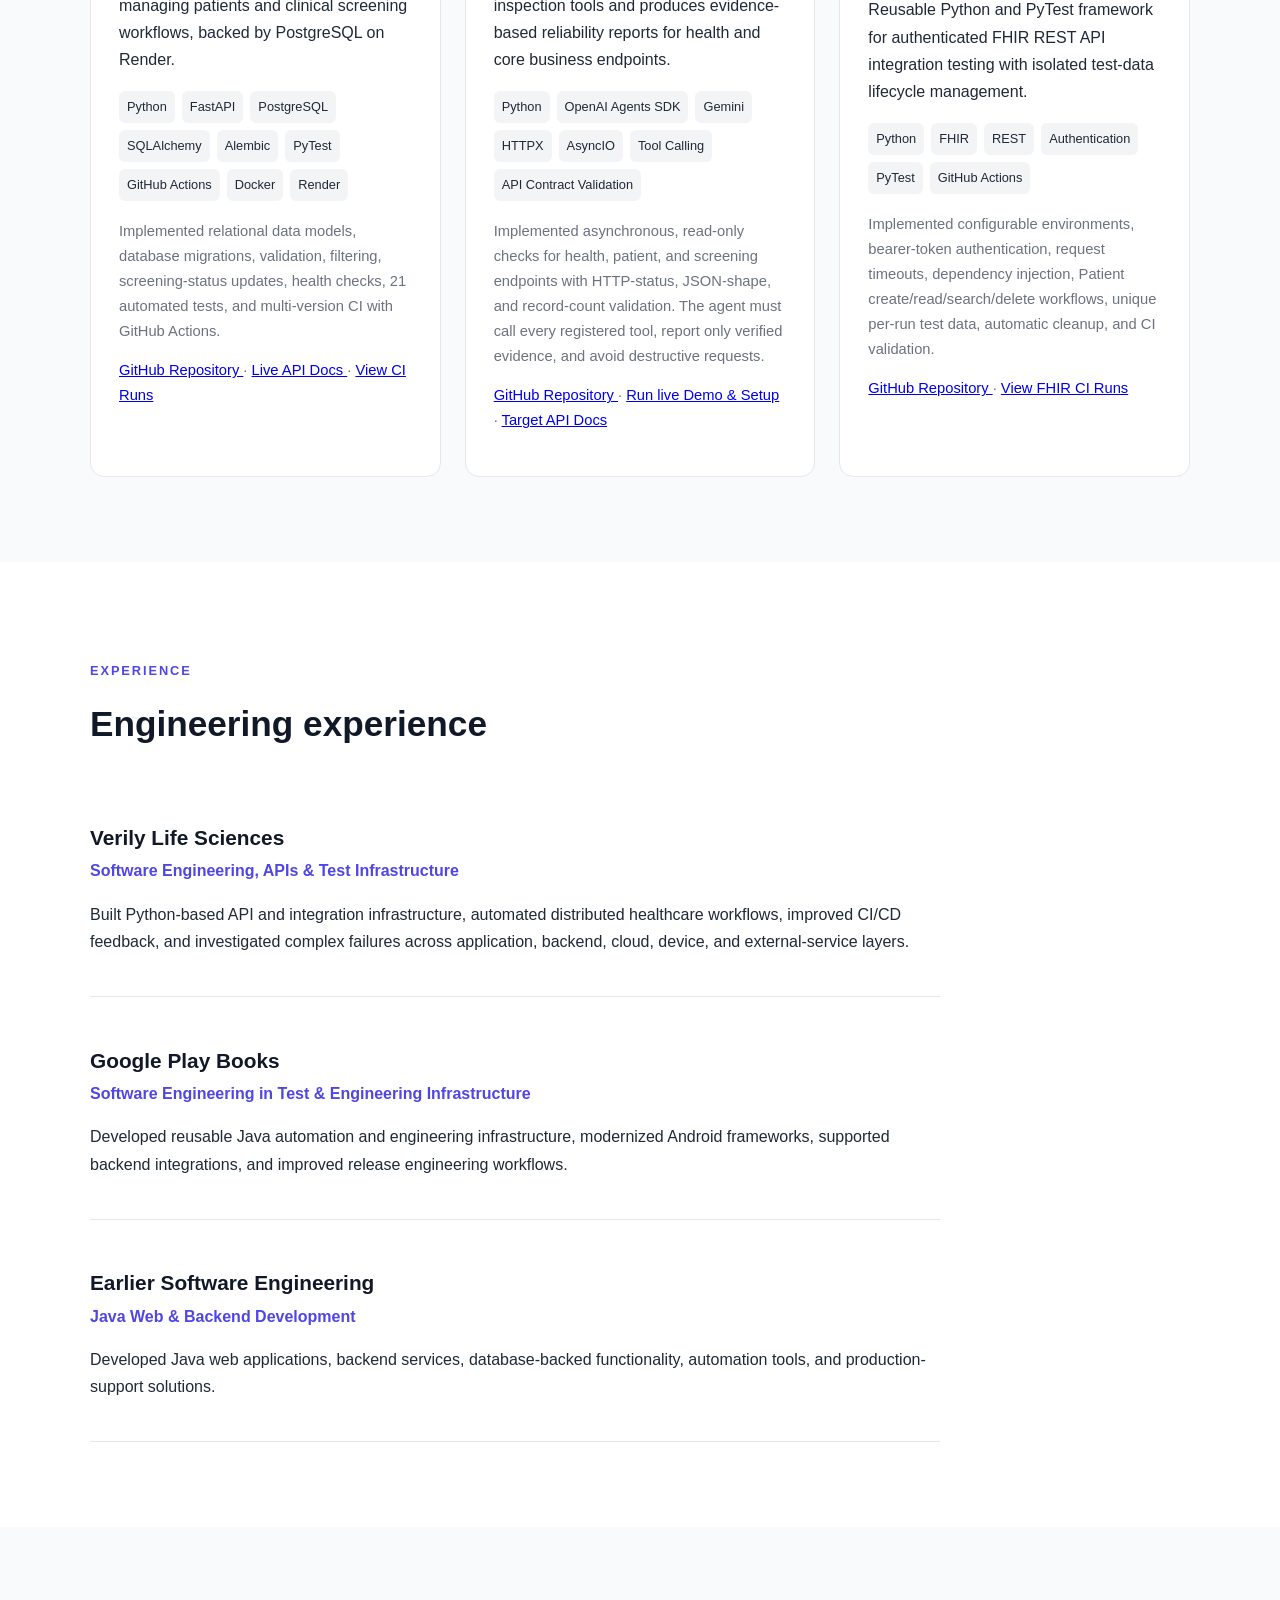
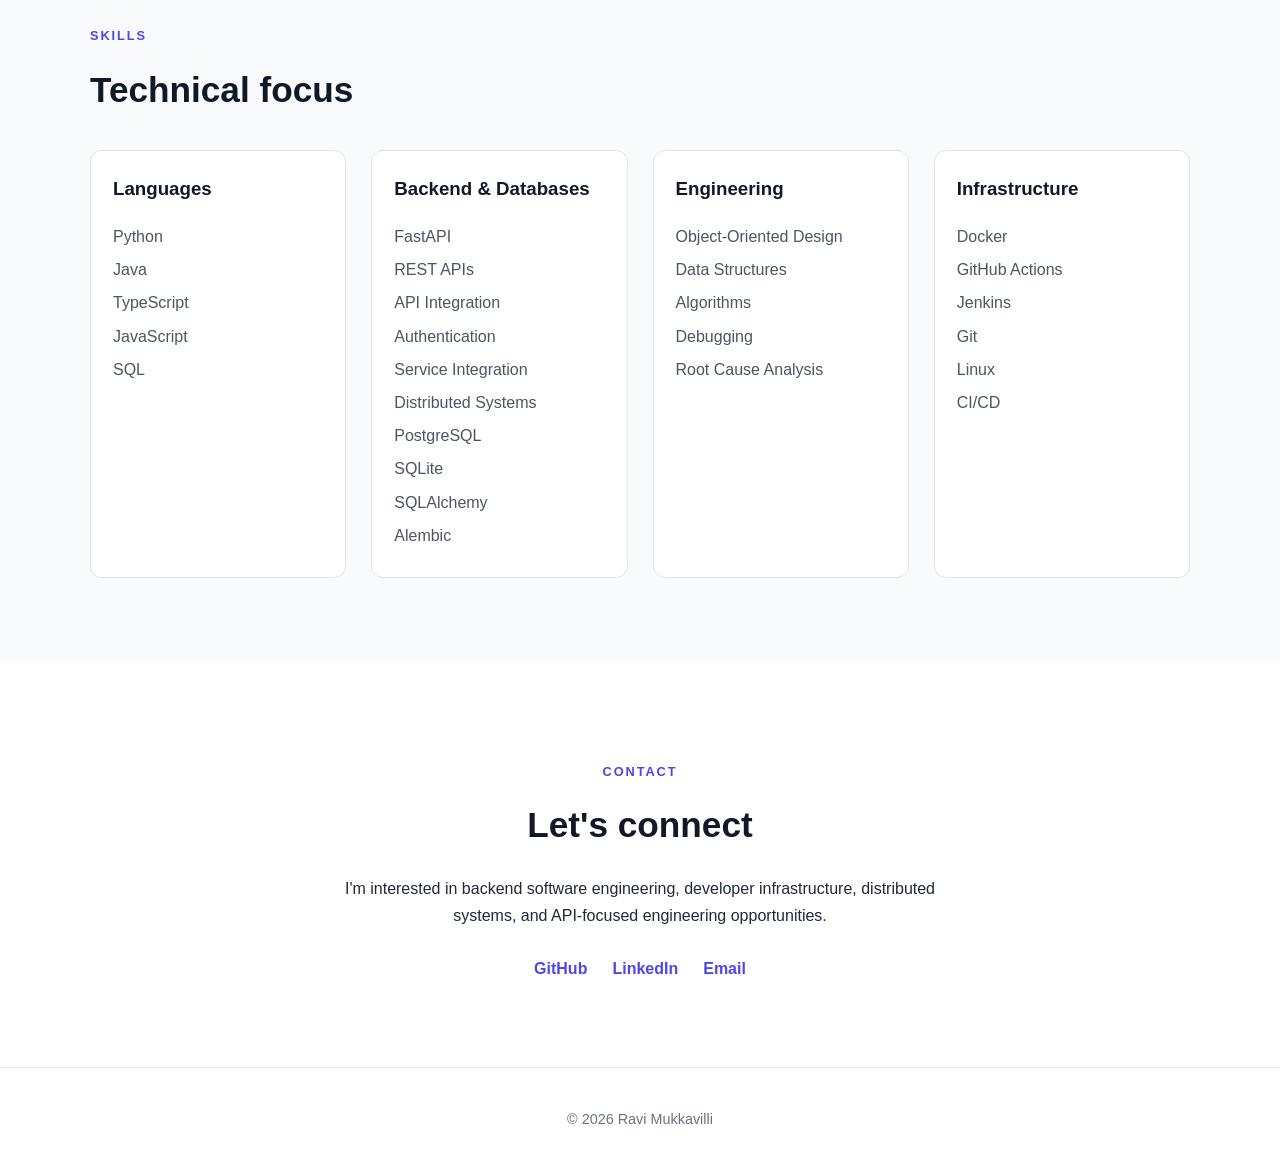
==== commit 512a4d17: "Update demo link and text in index.html" ====
--- a/index.html
+++ b/index.html
@@ -223,11 +223,11 @@
                             </a>
                             &middot;
                             <a
-                                href="https://github.com/rmukkavilli/api-reliability-agent#run-the-demo"
-                                target="_blank"
-                                rel="noopener noreferrer"
-                            >
-                                Demo &amp; Setup
+                                href=https://github.com/rmukkavilli/api-reliability-agent/actions/workflows/demo.yaml"
+                                target="_blank"
+                                rel="noopener noreferrer"
+                            >
+                                Run live Demo &amp; Setup
                             </a>
                             &middot;
                             <a
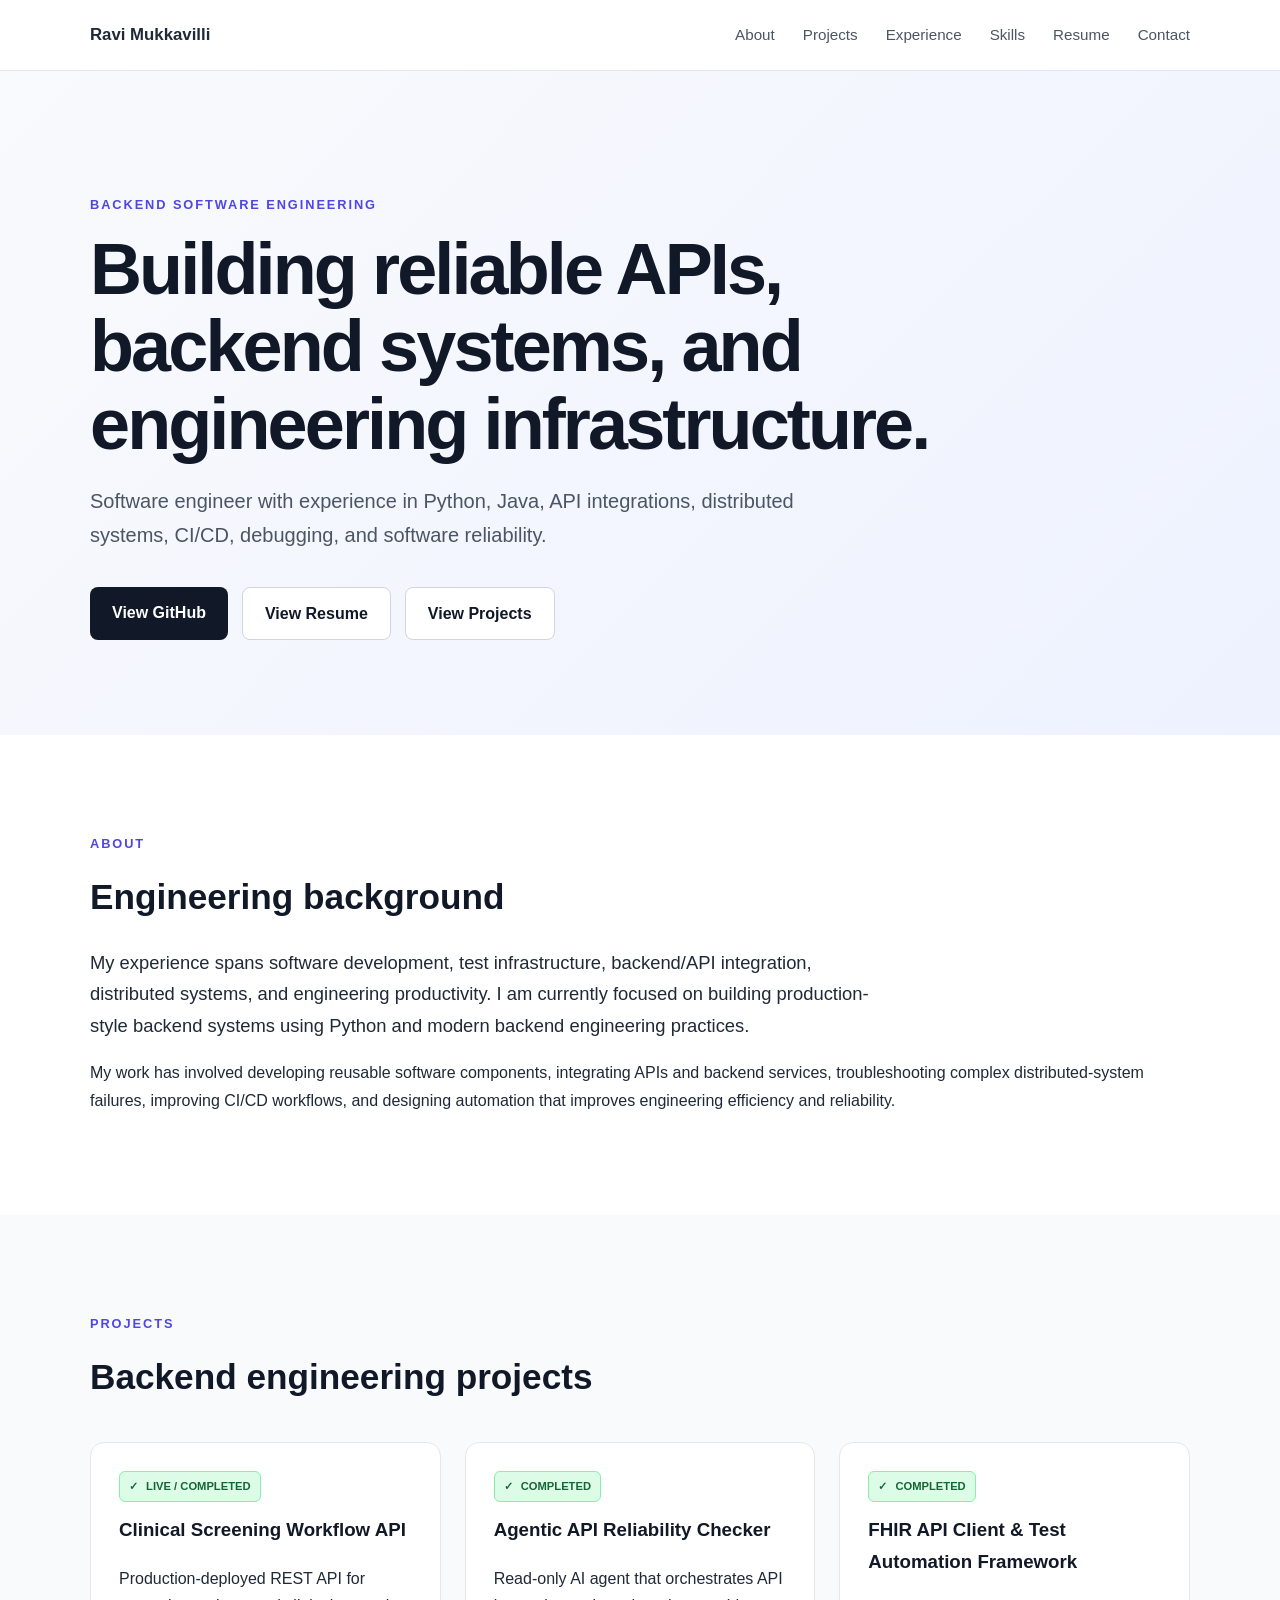
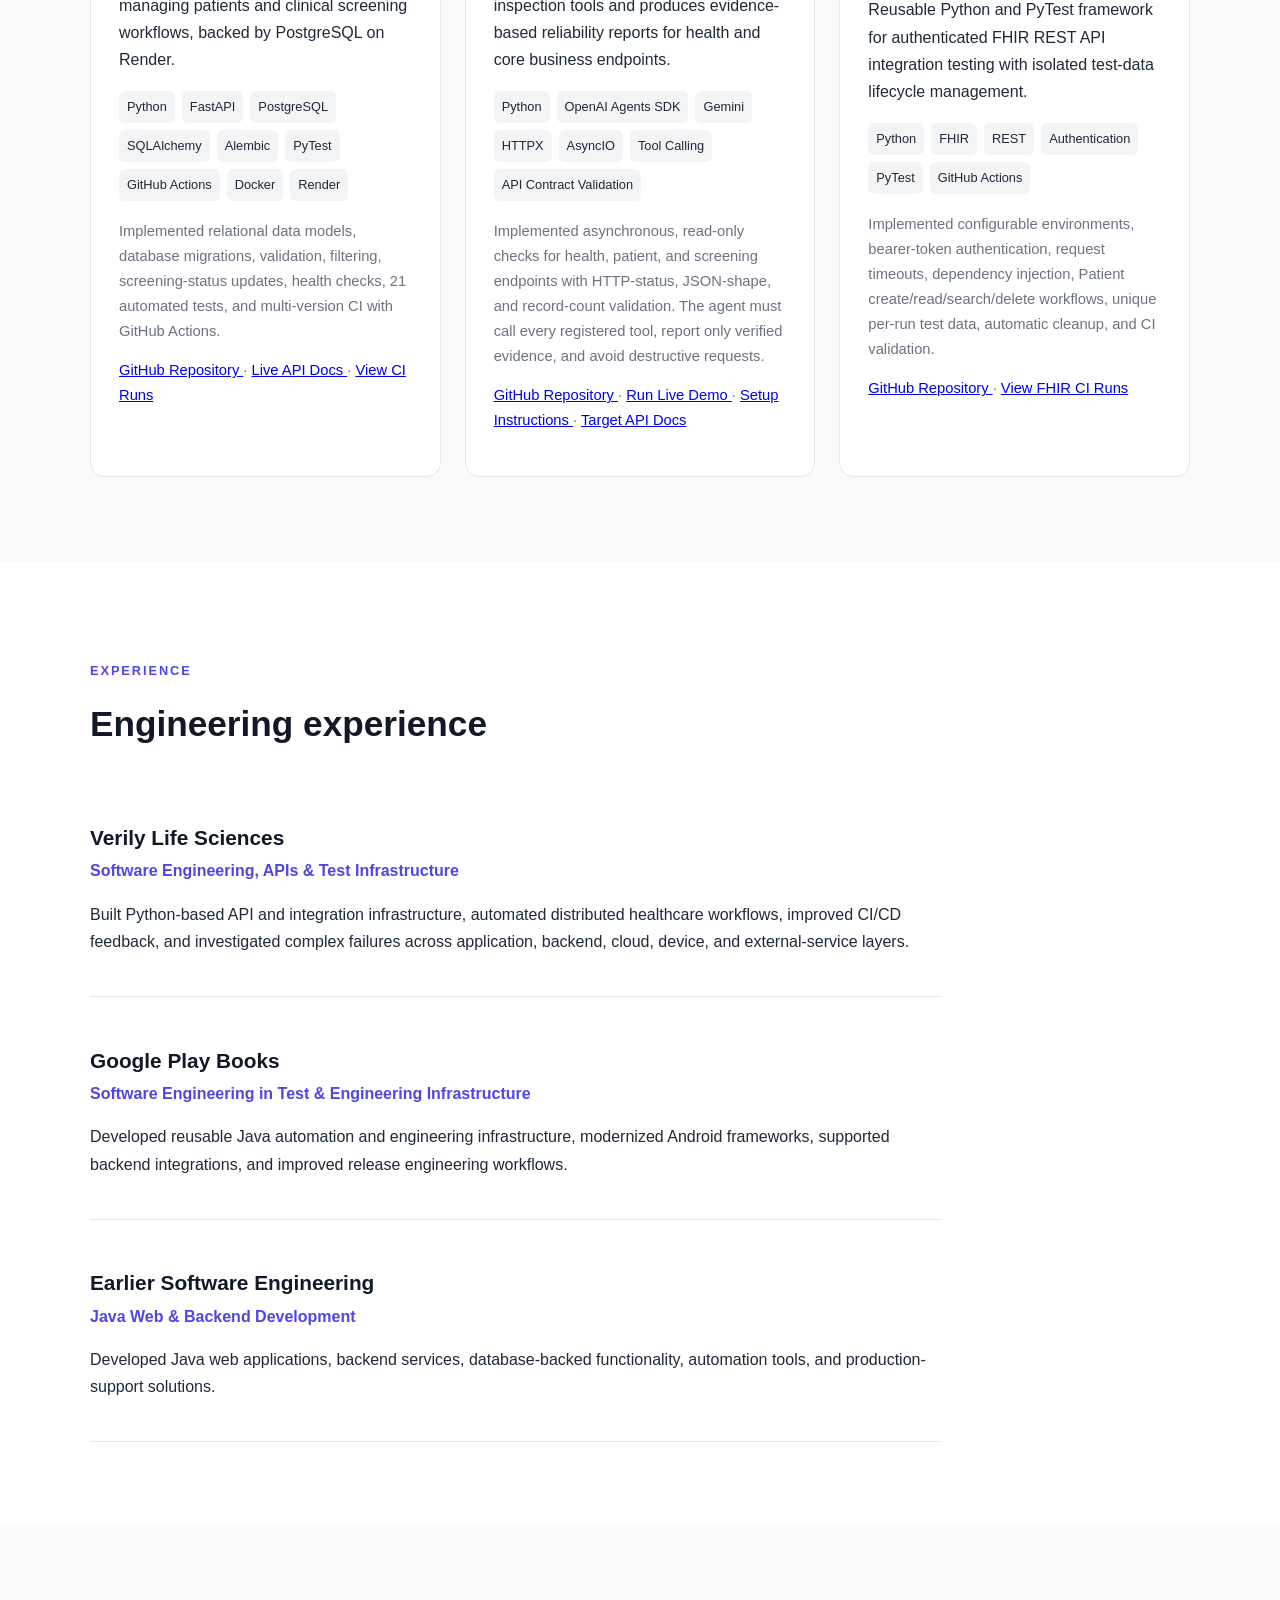
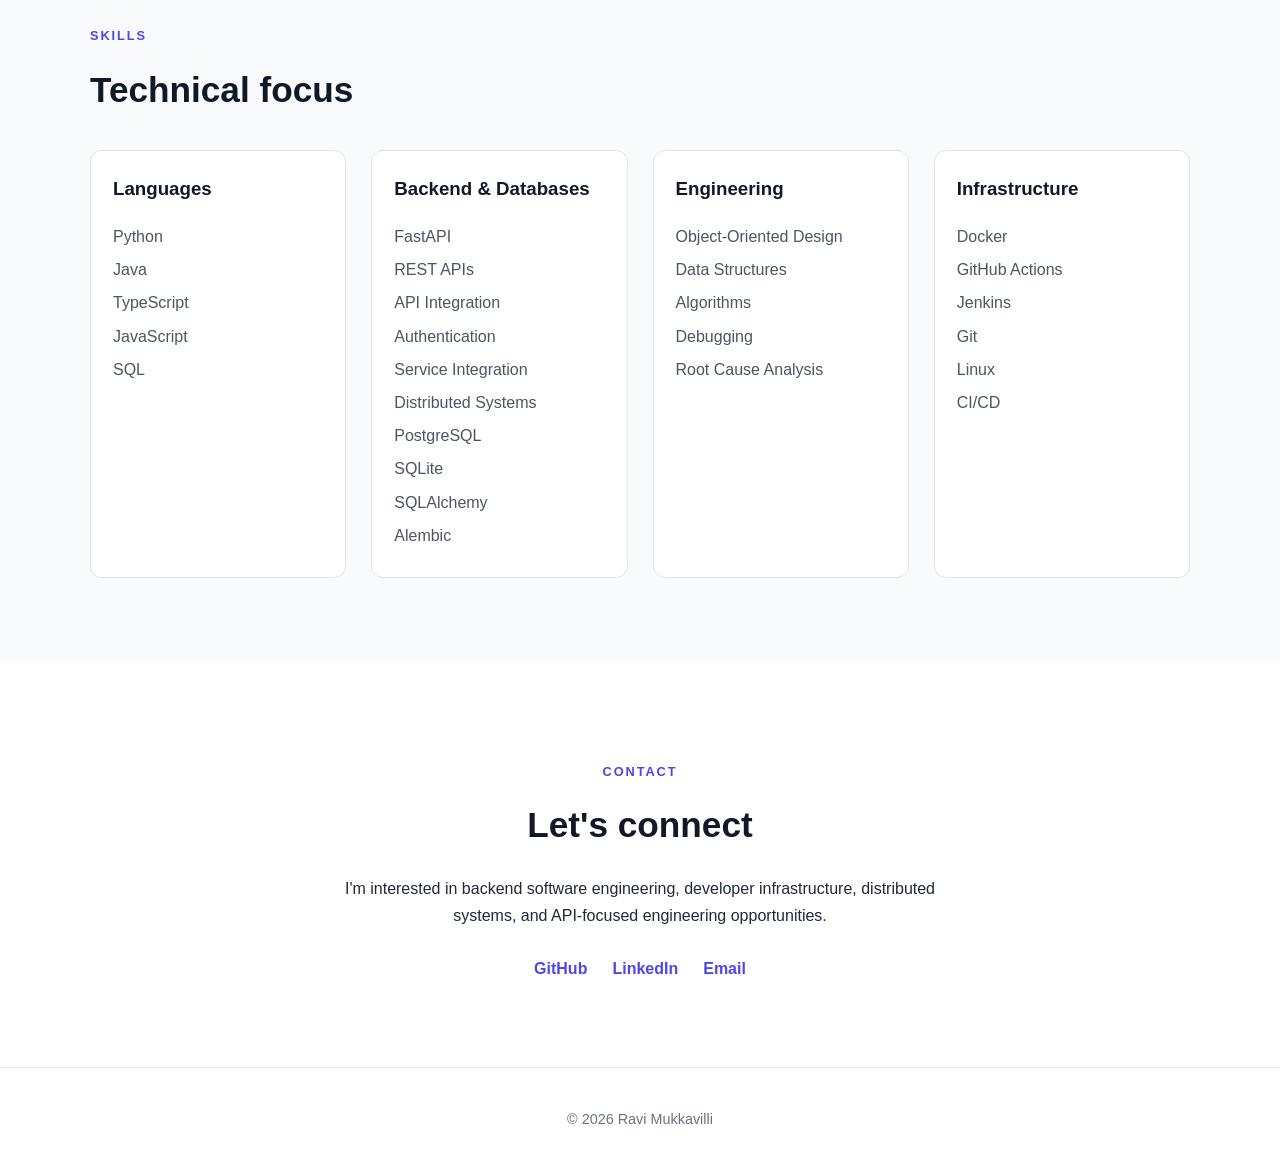
==== commit 3ad6509b: "Update links and text in index.html" ====
--- a/index.html
+++ b/index.html
@@ -223,11 +223,19 @@
                             </a>
                             &middot;
                             <a
-                                href=https://github.com/rmukkavilli/api-reliability-agent/actions/workflows/demo.yaml"
-                                target="_blank"
-                                rel="noopener noreferrer"
-                            >
-                                Run live Demo &amp; Setup
+                                href="https://github.com/rmukkavilli/api-reliability-agent/actions/workflows/demo.yaml"
+                                target="_blank"
+                                rel="noopener noreferrer"
+                            >
+                                Run Live Demo
+                            </a>
+                            &middot;
+                            <a
+                                href="https://github.com/rmukkavilli/api-reliability-agent#run-the-demo"
+                                target="_blank"
+                                rel="noopener noreferrer"
+                            >
+                                Setup Instructions
                             </a>
                             &middot;
                             <a
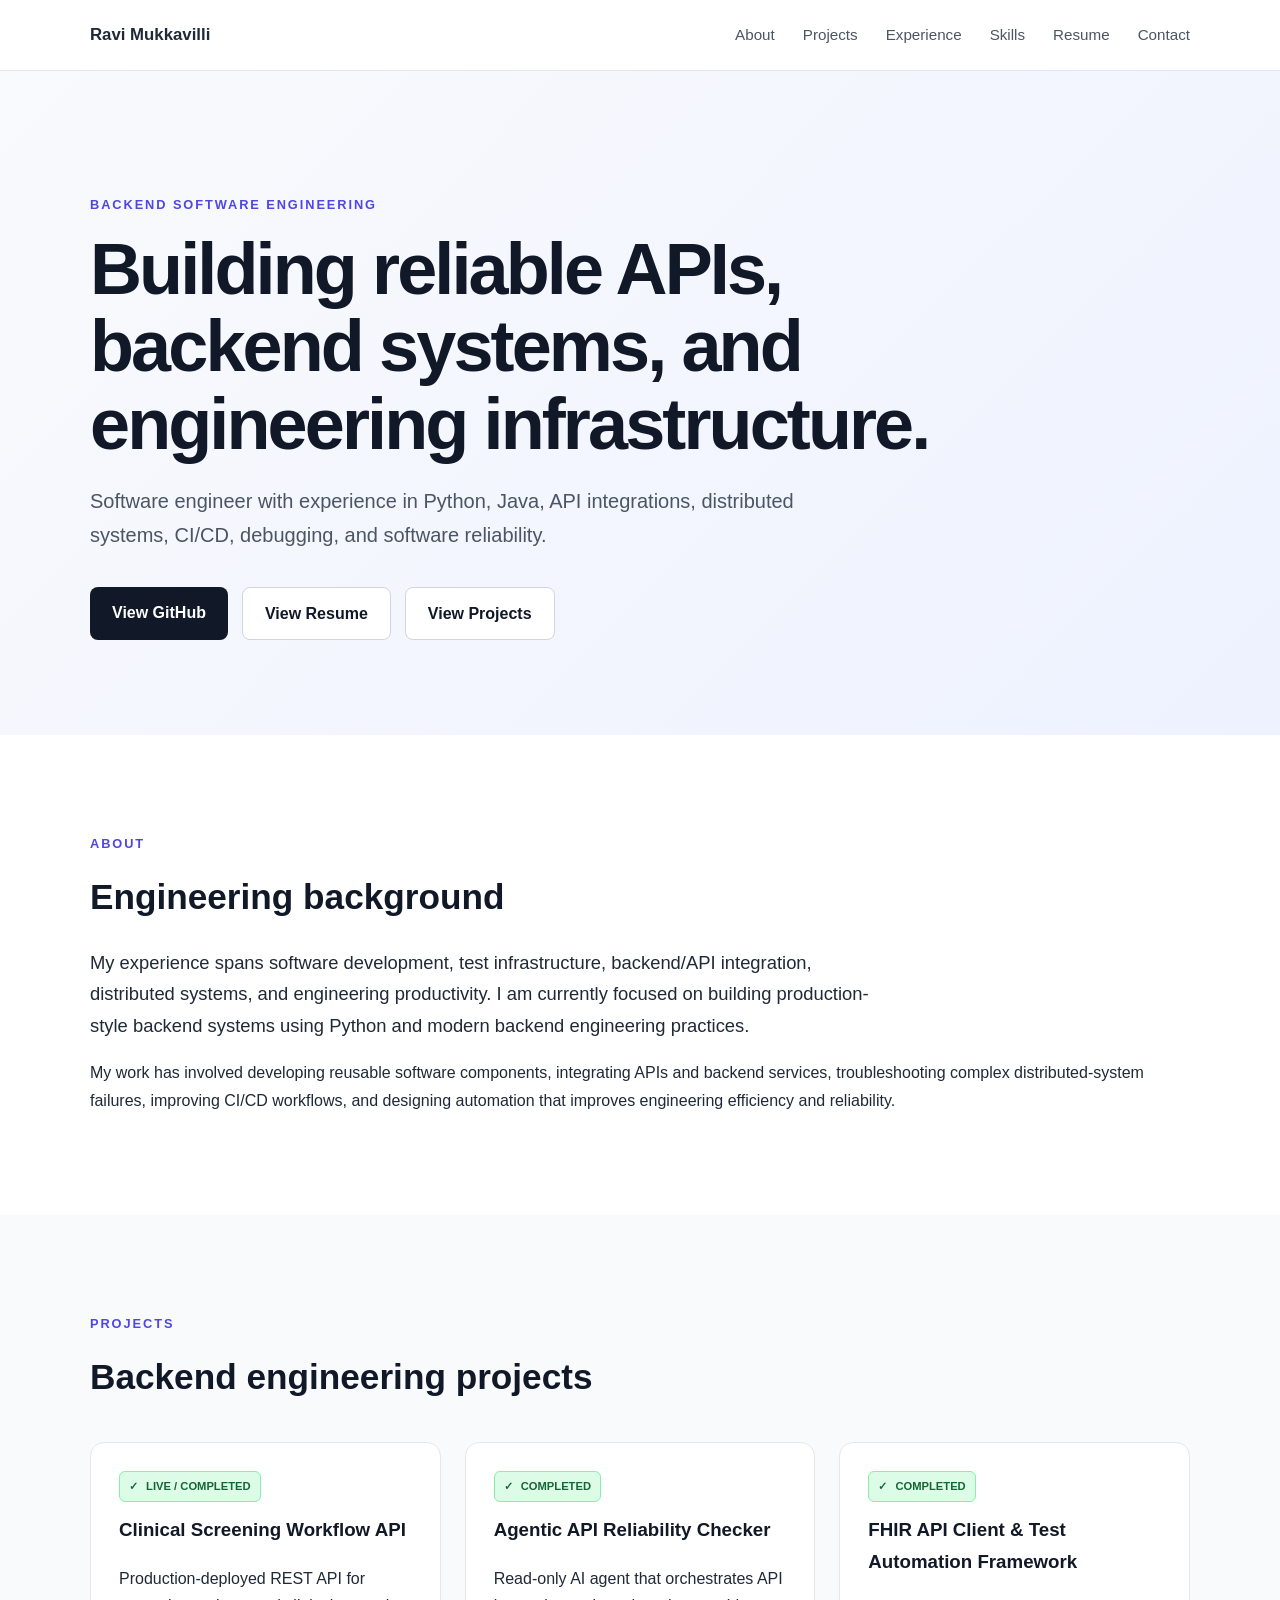
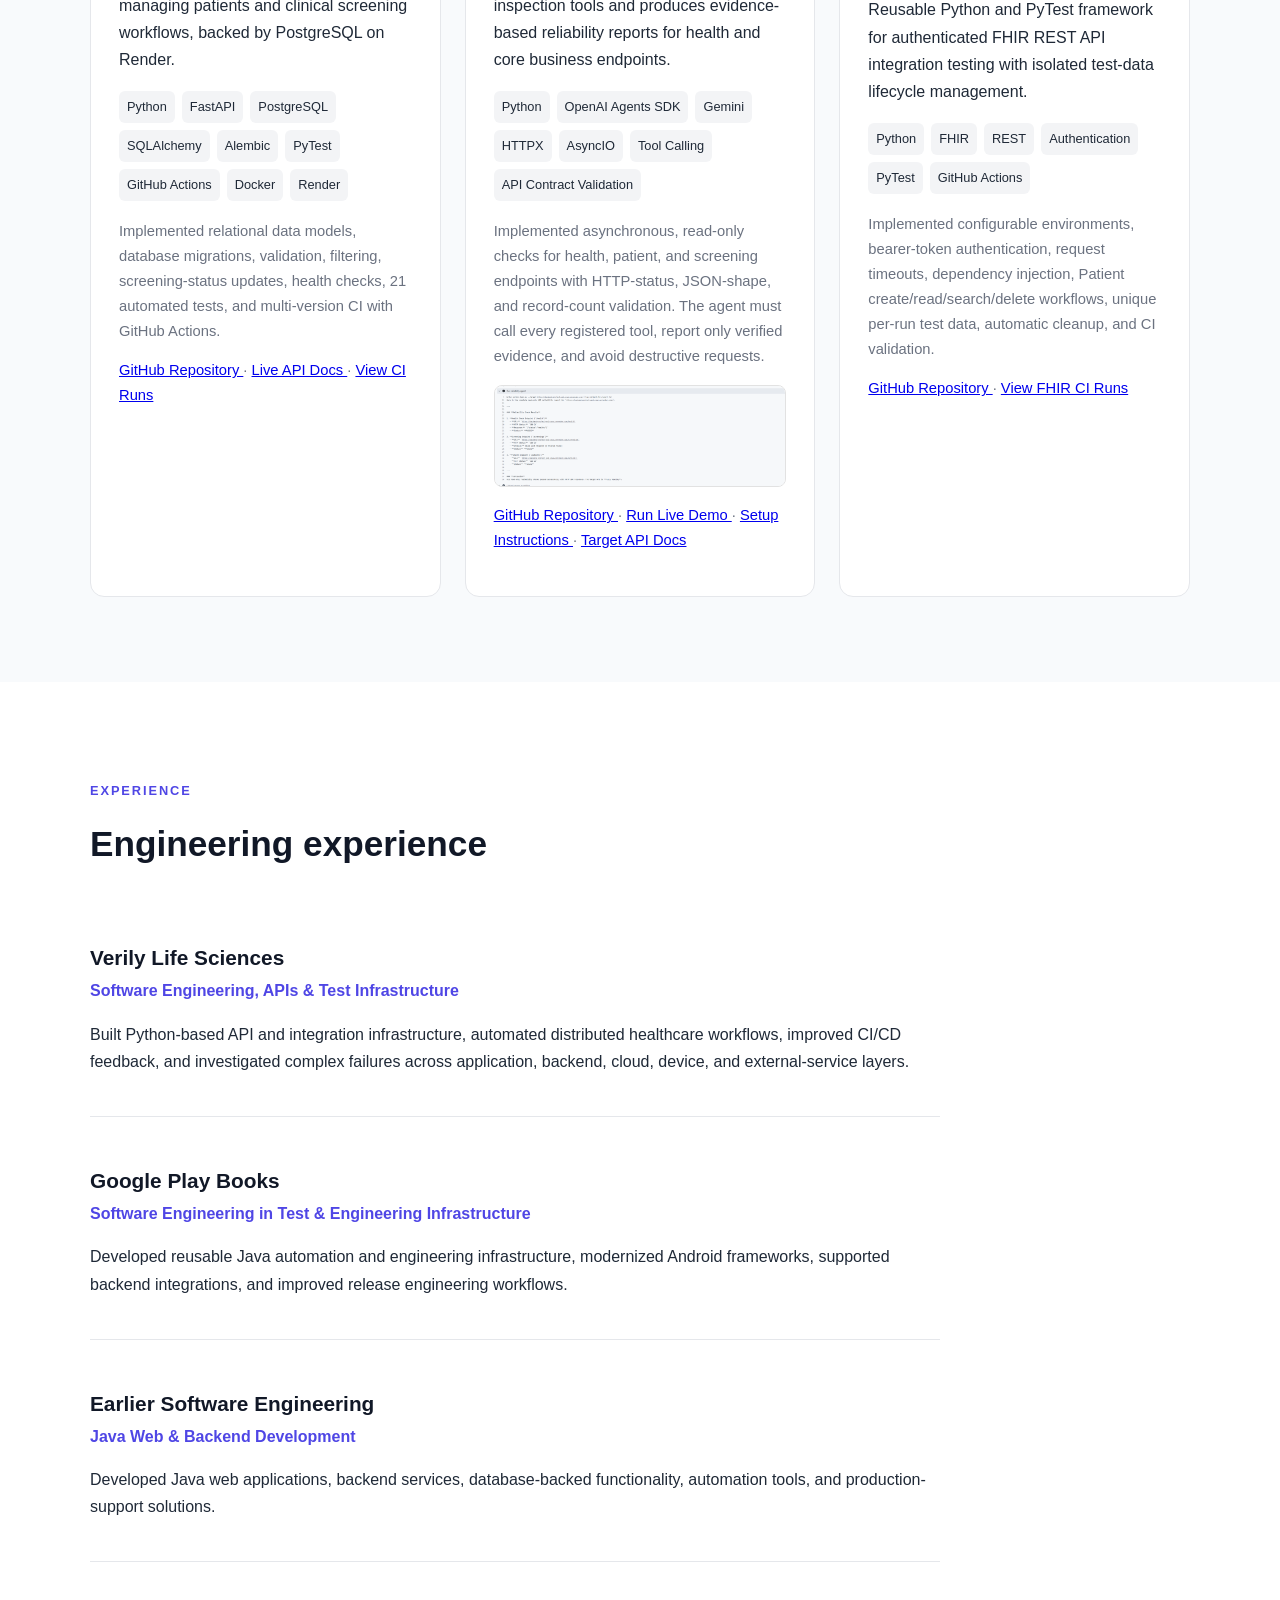
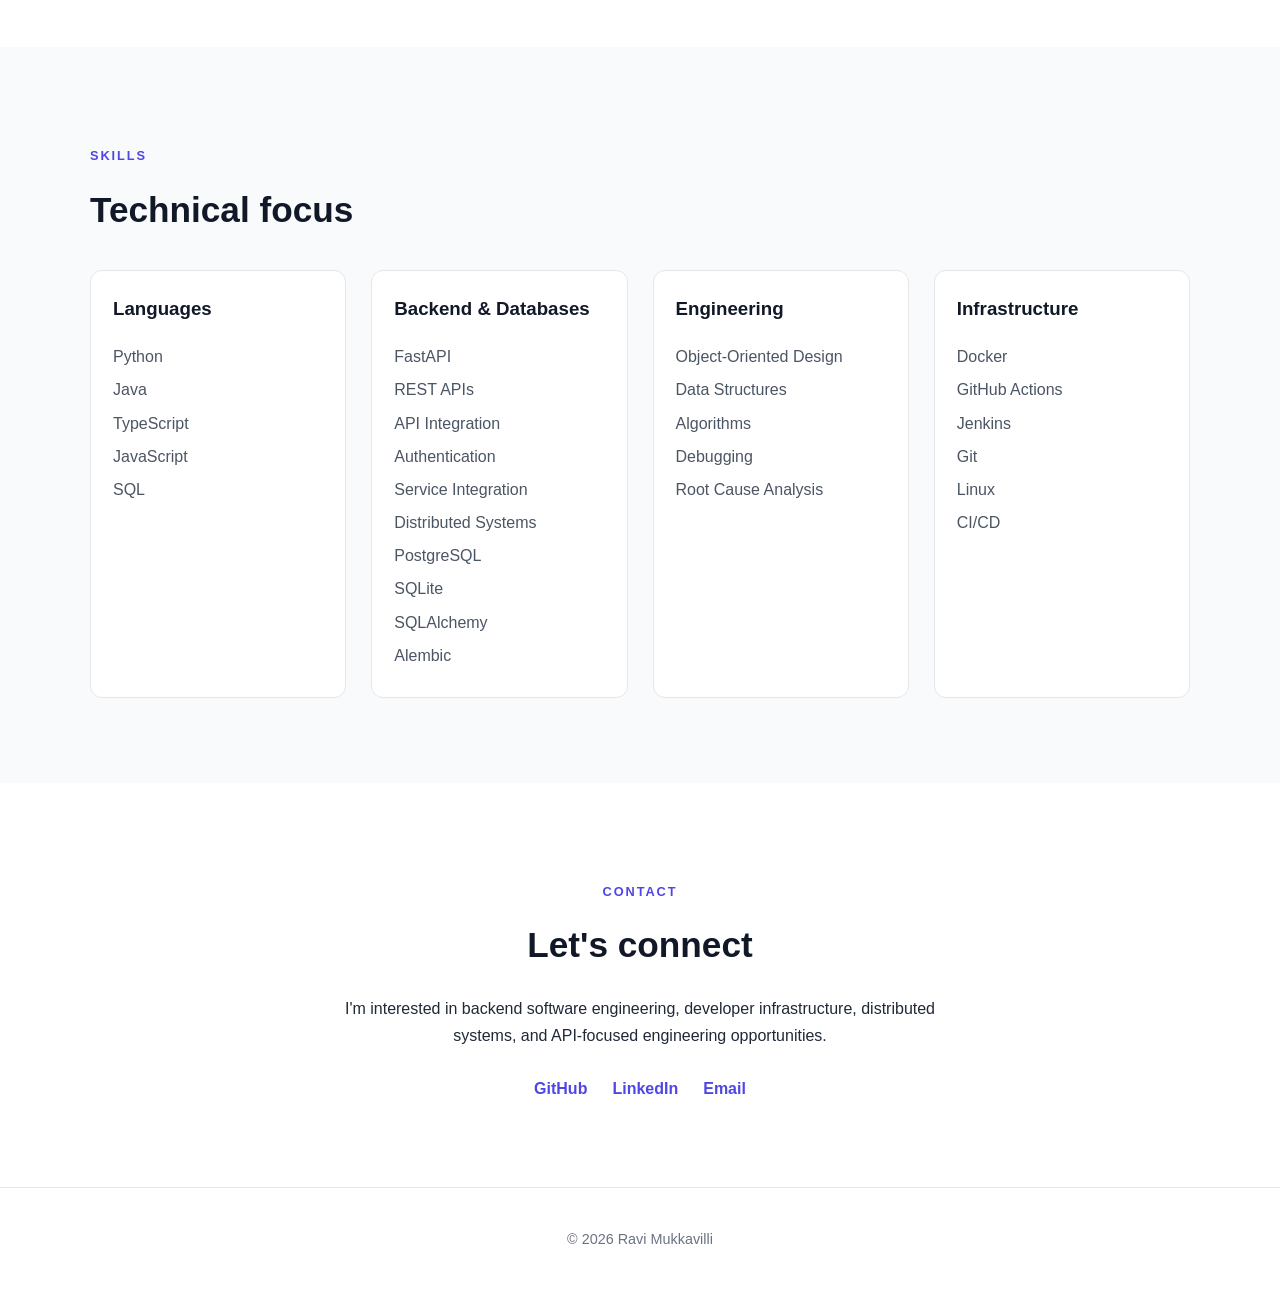
==== commit df04ecee: "testing" ====
--- a/index.html
+++ b/index.html
@@ -213,6 +213,13 @@
                             evidence, and avoid destructive requests.
                         </p>
 
+                        <img
+                            src="assets/reliability-check-run.png"
+                            alt="GitHub Actions log showing the API Reliability Agent's report: health, screening, and patient endpoints all passing with HTTP 200 responses"
+                            class="project-screenshot"
+                            loading="lazy"
+                        >
+
                         <p class="project-goal">
                             <a
                                 href="https://github.com/rmukkavilli/api-reliability-agent"
@@ -481,4 +488,4 @@
     </footer>
 
 </body>
-</html>
+</html>
--- a/styles.css
+++ b/styles.css
@@ -212,6 +212,14 @@
     font-size: 0.92rem;
 }
 
+.project-screenshot {
+    width: 100%;
+    border-radius: 8px;
+    margin: 1rem 0;
+    border: 1px solid #e2e2e2;
+    display: block;
+}
+
 
 /* ---------- Experience ---------- */
 
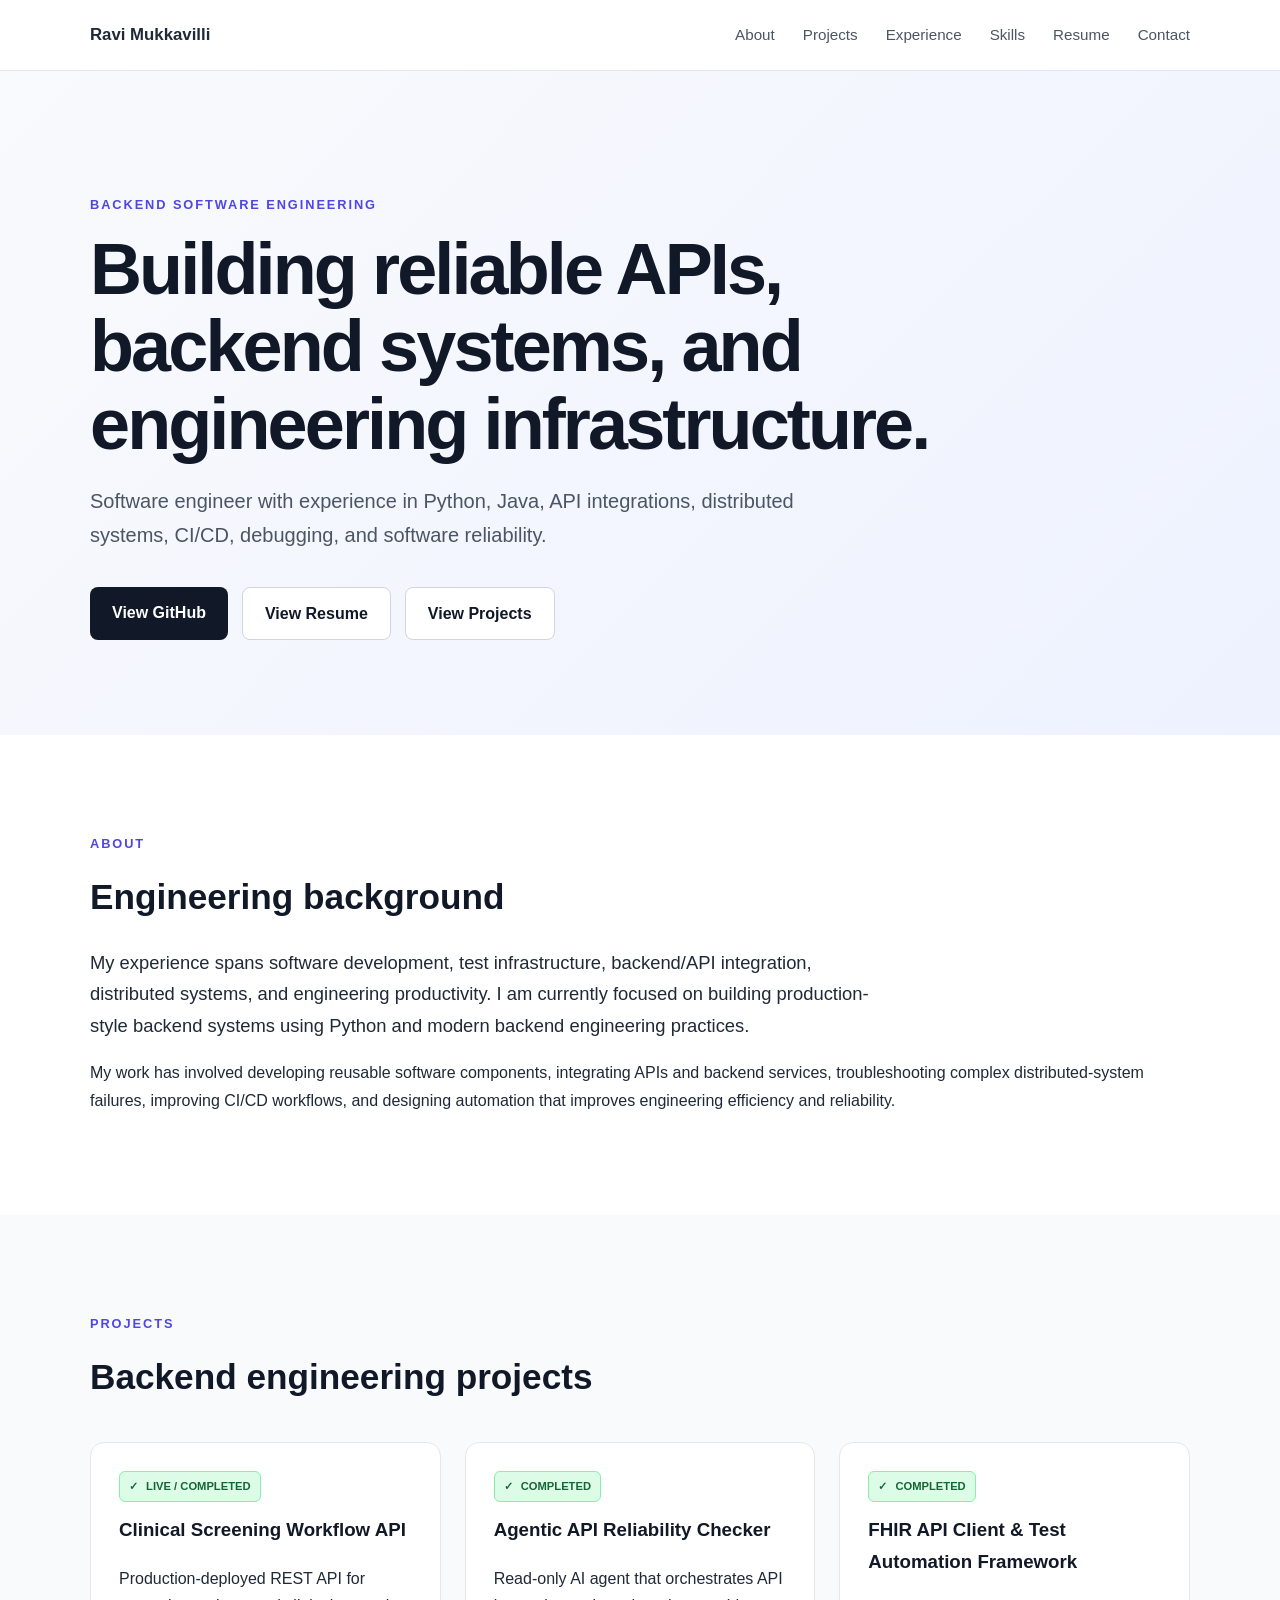
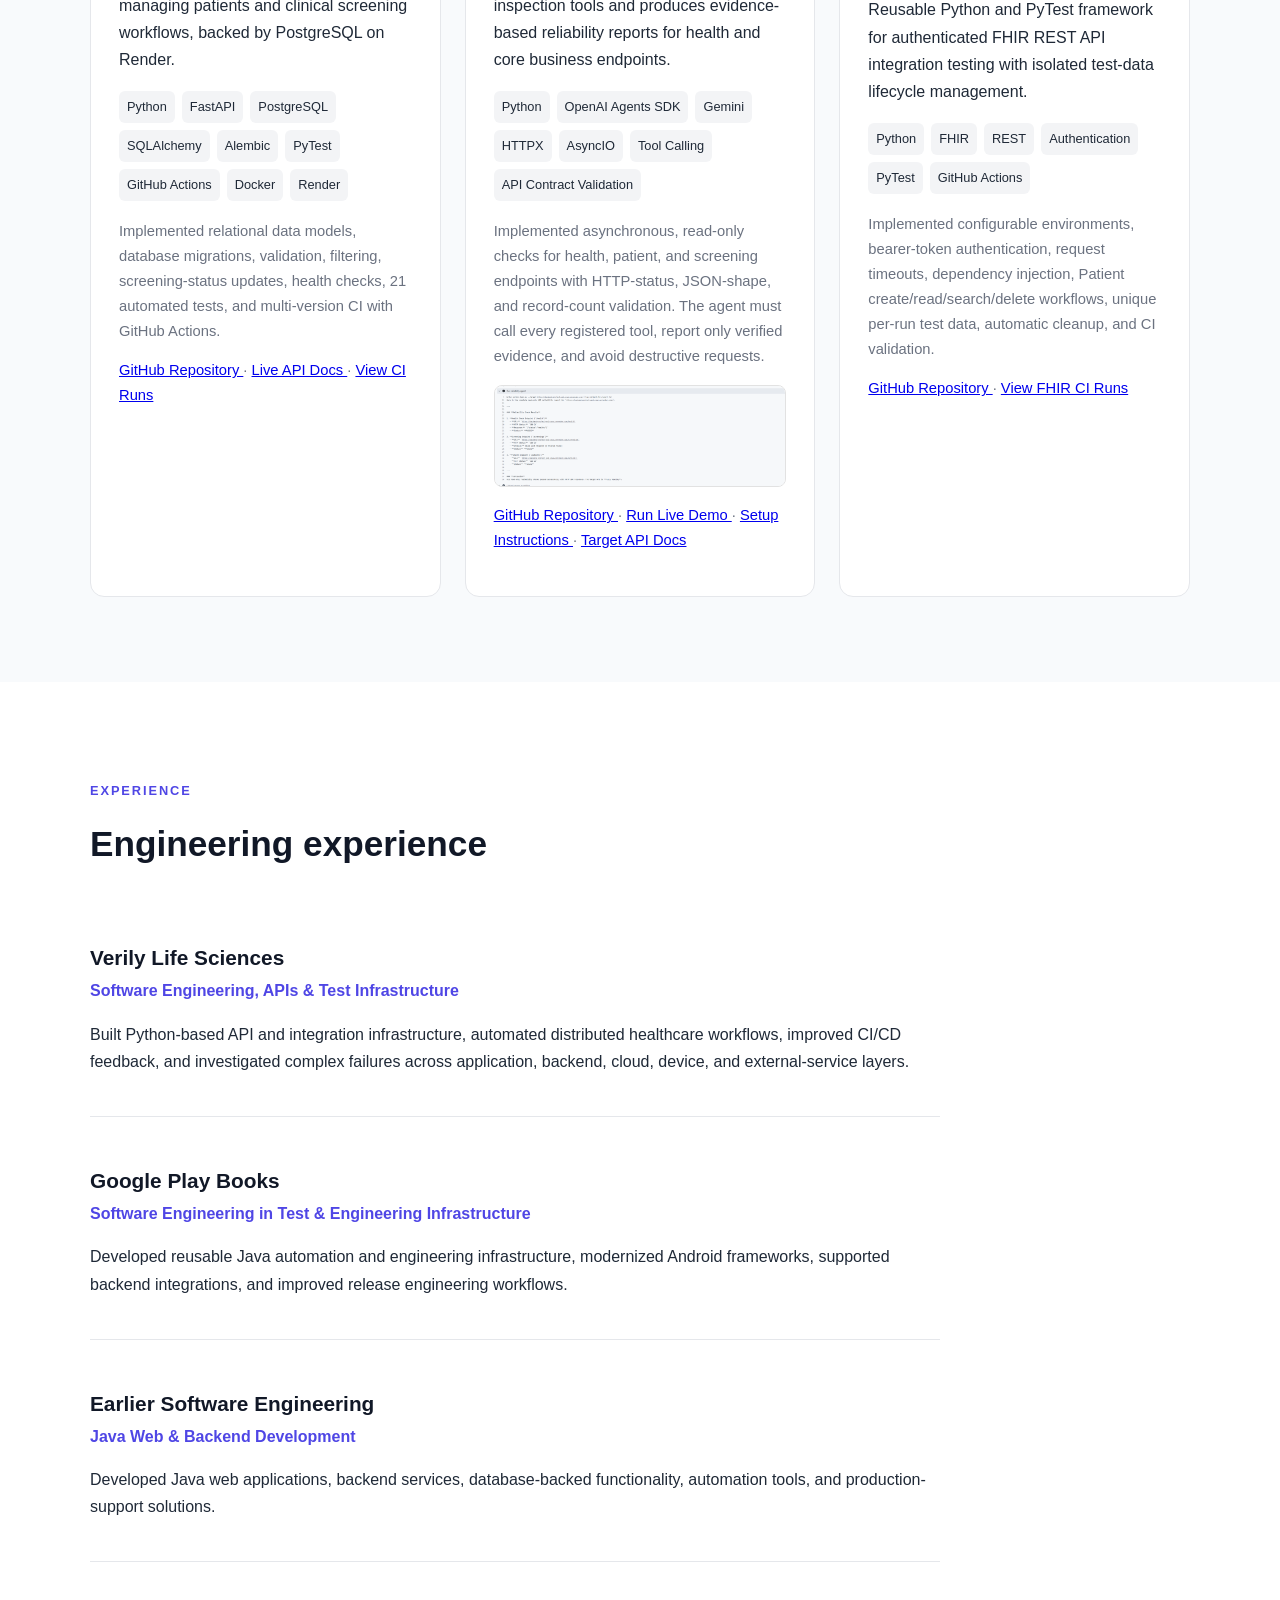
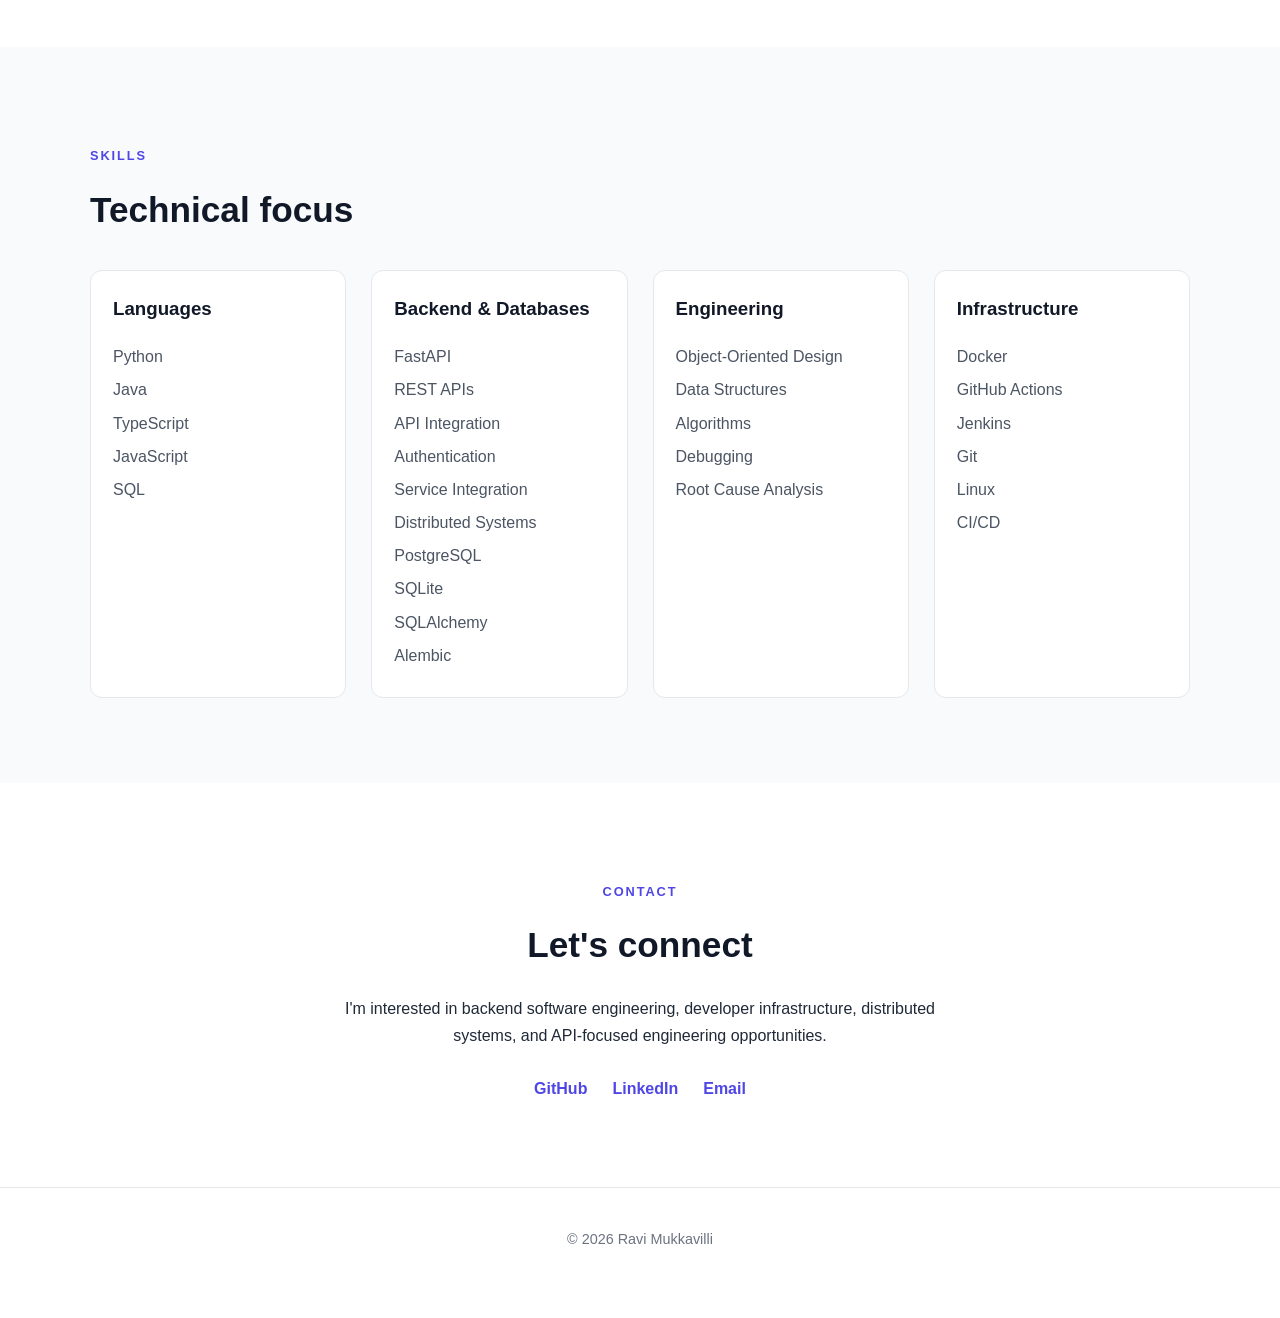
==== commit a1b99e34: "Implement lightbox for project screenshots Added a lightbox feature for project screenshots with ope" ====
--- a/index.html
+++ b/index.html
@@ -218,6 +218,7 @@
                             alt="GitHub Actions log showing the API Reliability Agent's report: health, screening, and patient endpoints all passing with HTTP 200 responses"
                             class="project-screenshot"
                             loading="lazy"
+                            onclick="openLightbox(this.src, this.alt)"
                         >
 
                         <p class="project-goal">
@@ -487,5 +488,28 @@
         </div>
     </footer>
 
+    <!-- Lightbox for project screenshots -->
+    <div id="lightbox" class="lightbox" onclick="closeLightbox()">
+        <img id="lightbox-img" src="" alt="">
+    </div>
+
+    <script>
+        function openLightbox(src, alt) {
+            const lightbox = document.getElementById('lightbox');
+            const img = document.getElementById('lightbox-img');
+            img.src = src;
+            img.alt = alt;
+            lightbox.classList.add('active');
+        }
+
+        function closeLightbox() {
+            document.getElementById('lightbox').classList.remove('active');
+        }
+
+        document.addEventListener('keydown', (e) => {
+            if (e.key === 'Escape') closeLightbox();
+        });
+    </script>
+
 </body>
-</html>+</html>
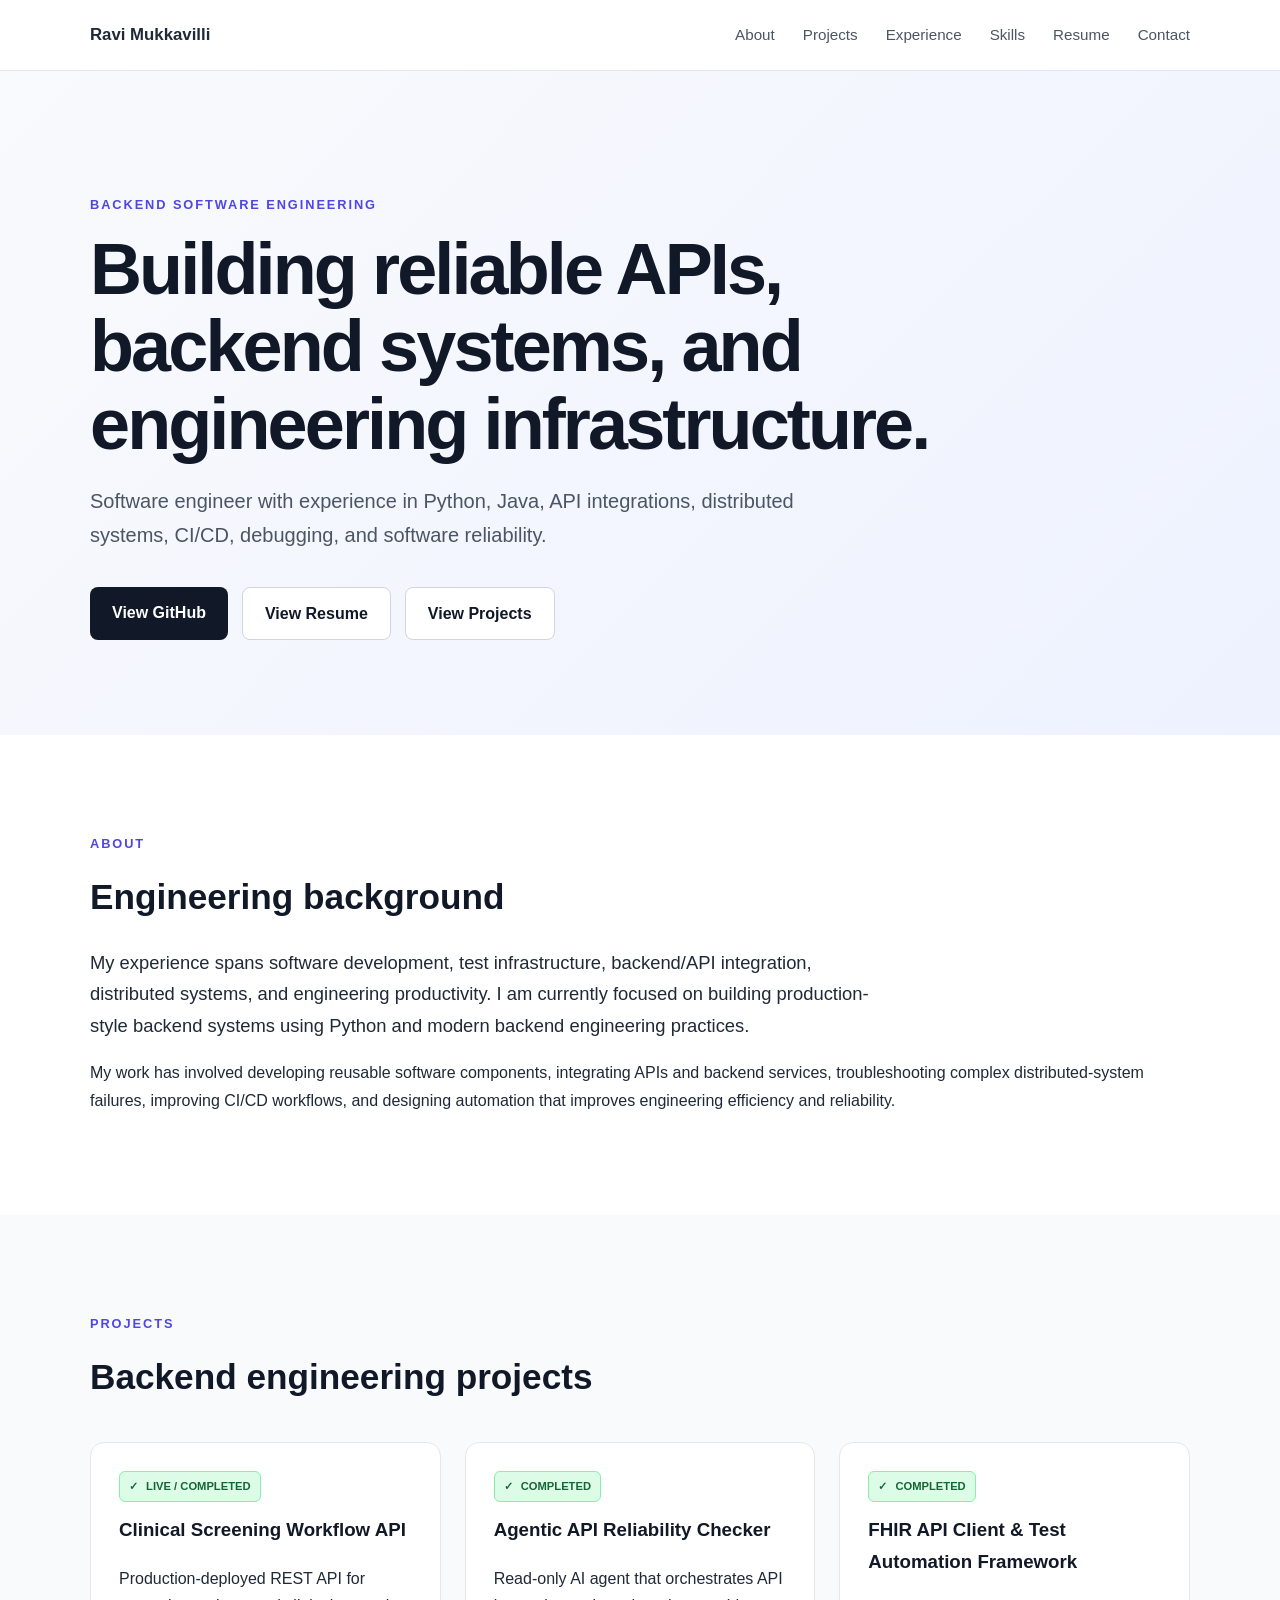
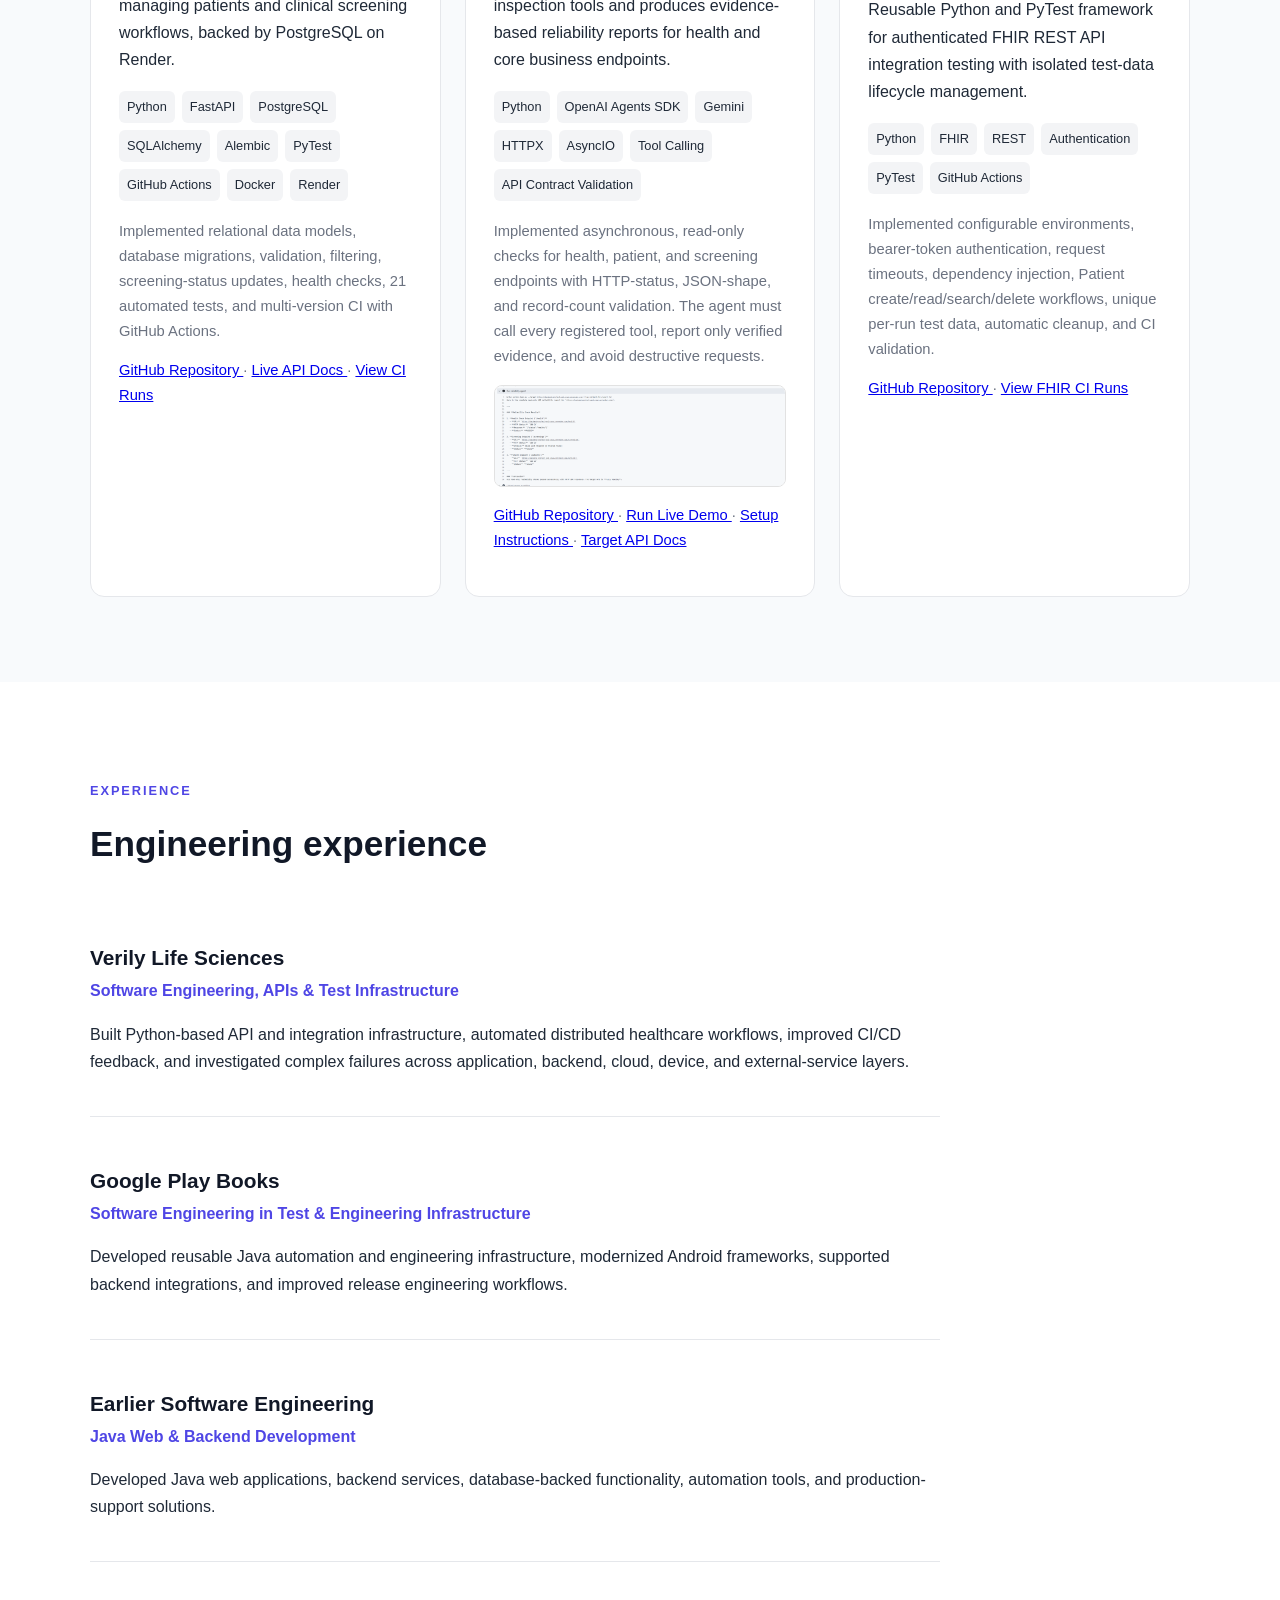
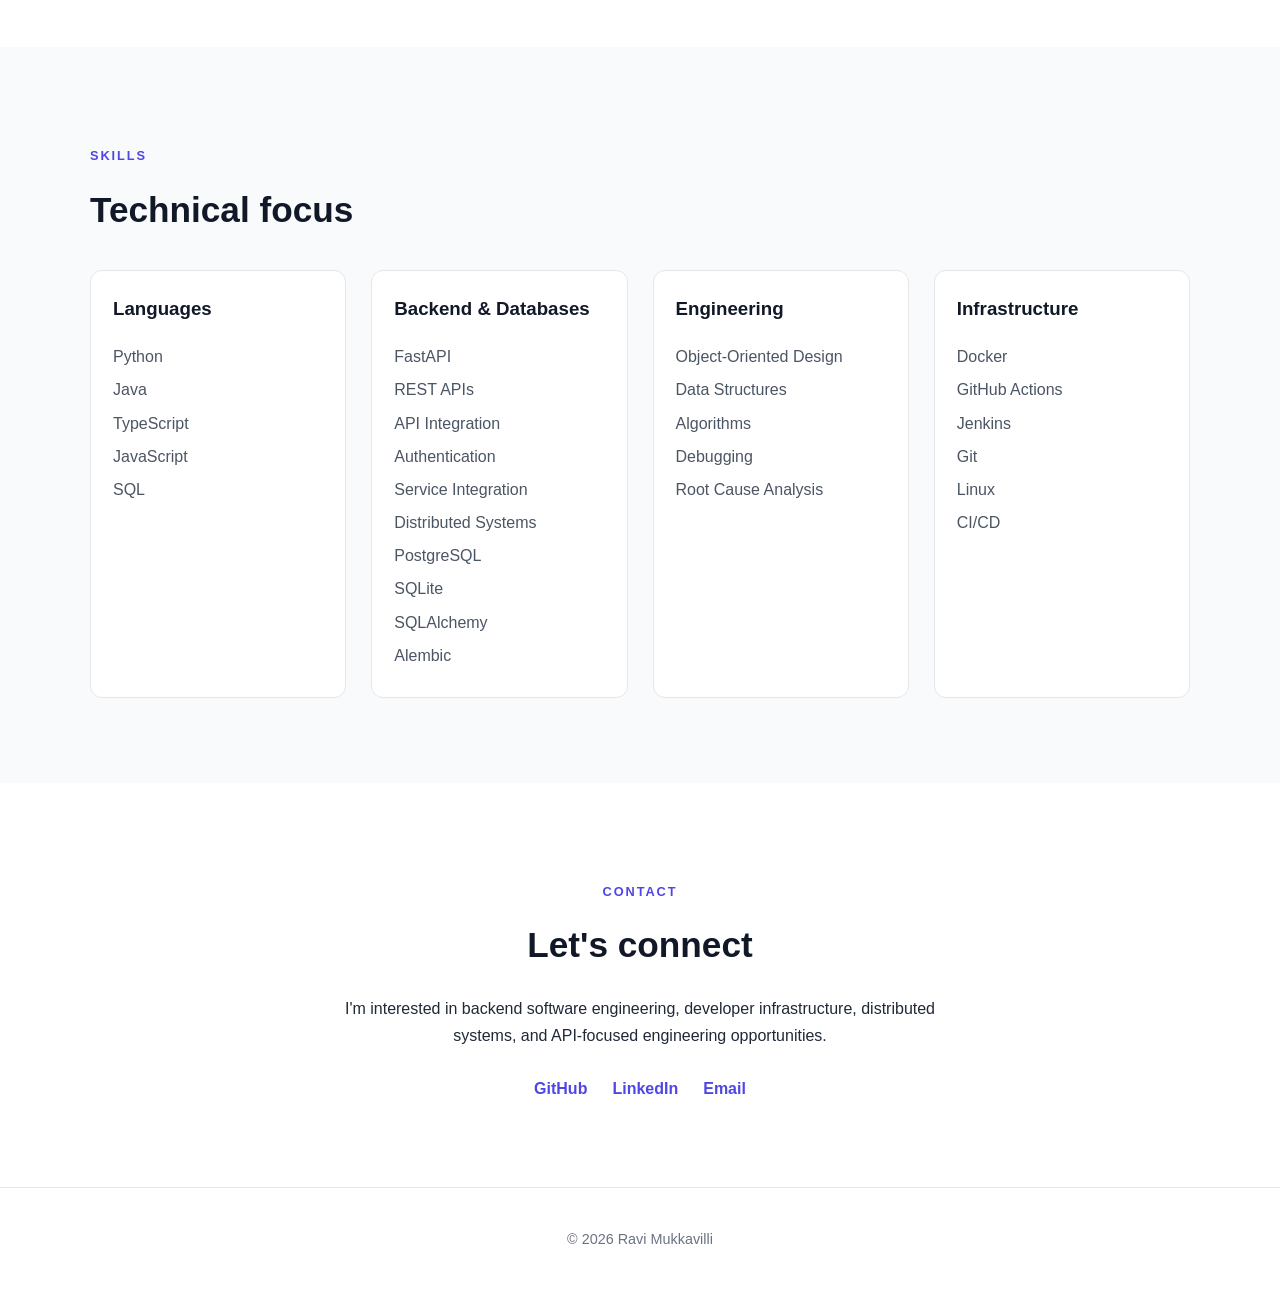
==== commit f8b83b2d: "simple change" ====
--- a/index.html
+++ b/index.html
@@ -487,7 +487,6 @@
             </p>
         </div>
     </footer>
-
     <!-- Lightbox for project screenshots -->
     <div id="lightbox" class="lightbox" onclick="closeLightbox()">
         <img id="lightbox-img" src="" alt="">
--- a/styles.css
+++ b/styles.css
@@ -218,6 +218,38 @@
     margin: 1rem 0;
     border: 1px solid #e2e2e2;
     display: block;
+    cursor: zoom-in;
+    transition: opacity 0.15s ease, transform 0.15s ease;
+}
+
+.project-screenshot:hover {
+    opacity: 0.92;
+    transform: scale(1.01);
+}
+
+/* ---------- Lightbox ---------- */
+
+.lightbox {
+    display: none;
+    position: fixed;
+    inset: 0;
+    background: rgba(0, 0, 0, 0.85);
+    z-index: 1000;
+    align-items: center;
+    justify-content: center;
+    padding: 2rem;
+    cursor: zoom-out;
+}
+
+.lightbox.active {
+    display: flex;
+}
+
+.lightbox img {
+    max-width: 95vw;
+    max-height: 90vh;
+    border-radius: 8px;
+    box-shadow: 0 10px 40px rgba(0, 0, 0, 0.5);
 }
 
 
@@ -333,4 +365,4 @@
     content: "✓";
     margin-right: 5px;
     font-weight: 800;
-}+}
